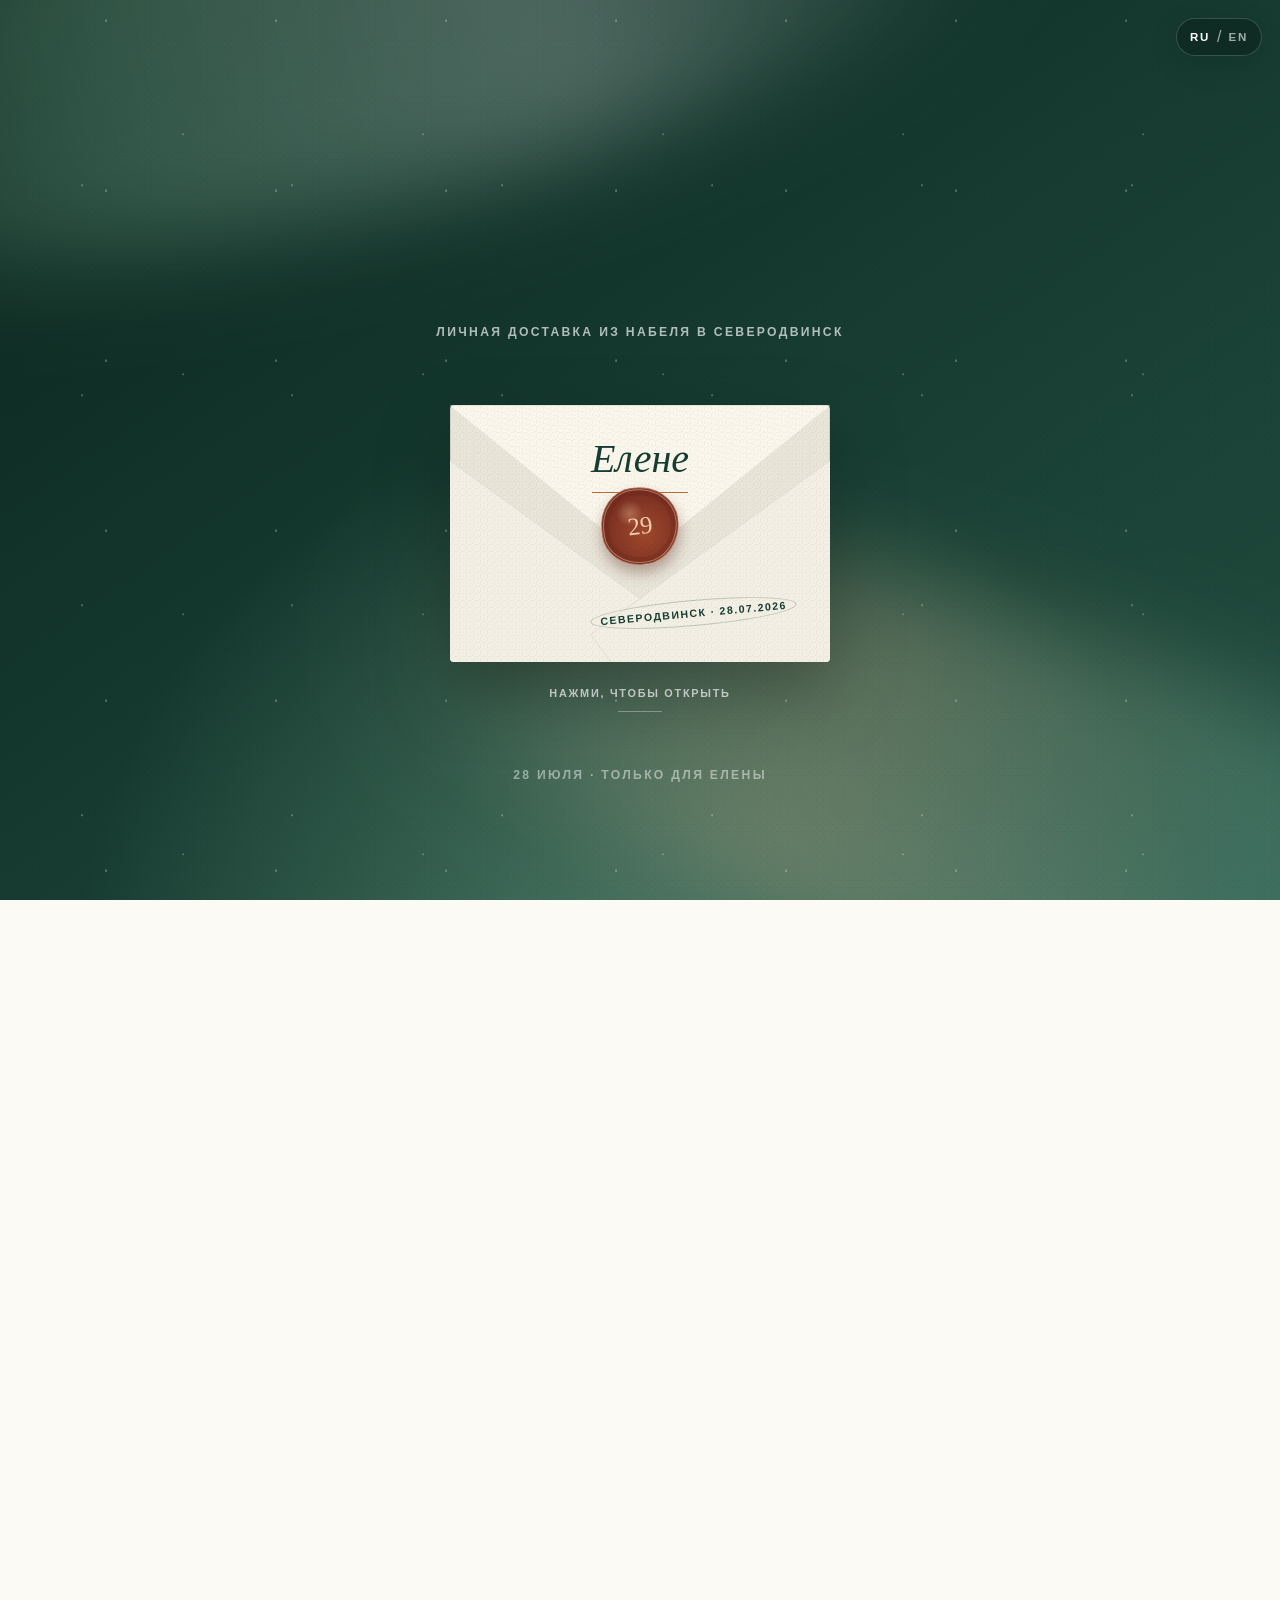
==== index.html @ 7c034081 "Add files via upload Elena1.0" ====
<!doctype html>
<html lang="ru">
<head>
  <meta charset="utf-8">
  <meta name="viewport" content="width=device-width, initial-scale=1">
  <meta name="theme-color" content="#173d32">
  <meta name="description" content="Особенное письмо для Елены в день её рождения.">
  <title>Елене — 29</title>
  <link rel="stylesheet" href="styles.css">
  <script src="script.js" defer></script>
</head>
<body class="is-gated">
  <div class="ambient-grain" aria-hidden="true"></div>

  <nav class="language-switch" aria-label="Language / Язык">
    <button class="language-switch__button is-active" type="button" data-language="ru" aria-pressed="true">RU</button>
    <span aria-hidden="true">/</span>
    <button class="language-switch__button" type="button" data-language="en" aria-pressed="false">EN</button>
  </nav>

  <section class="gate" id="gate" aria-labelledby="gate-title">
    <div class="aurora aurora--one" aria-hidden="true"></div>
    <div class="aurora aurora--two" aria-hidden="true"></div>
    <div class="gate__stars" aria-hidden="true"></div>

    <div class="gate__content">
      <p class="gate__eyebrow" data-i18n="gateEyebrow">Личная доставка из Набеля в Северодвинск</p>
      <button class="letter-trigger" id="openLetter" type="button" data-i18n-aria="openAria">
        <span class="envelope" aria-hidden="true">
          <span class="envelope__shadow"></span>
          <span class="envelope__back"></span>
          <span class="envelope__letter">
            <span class="envelope__to" data-i18n="envelopeTo">Елене</span>
            <span class="envelope__rule"></span>
            <span class="envelope__postmark" data-i18n="postmark">Северодвинск · 28.07.2026</span>
          </span>
          <span class="envelope__front"></span>
          <span class="envelope__flap"></span>
          <span class="wax-seal"><span>29</span></span>
        </span>
        <span class="letter-trigger__hint">
          <span data-i18n="openHint">Нажми, чтобы открыть</span>
          <span class="letter-trigger__line" aria-hidden="true"></span>
        </span>
      </button>
      <p class="gate__date" id="gate-title" data-i18n="gateDate">28 июля · только для Елены</p>
    </div>
  </section>

  <div class="video-overlay" id="videoOverlay" role="dialog" aria-modal="true" aria-labelledby="videoTitle" hidden>
    <div class="video-overlay__aurora" aria-hidden="true"></div>
    <h2 class="sr-only" id="videoTitle" data-i18n="videoTitle">Маленькое вступление</h2>
    <div class="video-frame">
      <video id="introVideo" playsinline preload="metadata" src="Video.mp4"></video>
      <div class="video-frame__shine" aria-hidden="true"></div>
      <p class="video-error" id="videoError" data-i18n="videoError" hidden>Видео не запустилось, но письмо всё равно ждёт тебя.</p>
    </div>
    <div class="video-controls">
      <button class="round-control" id="muteVideo" type="button" data-i18n-aria="muteAria">
        <span class="sound-icon" aria-hidden="true"><i></i><b></b></span>
        <span data-i18n="mute">Звук</span>
      </button>
      <button class="text-control" id="skipVideo" type="button" data-i18n="skip">Пропустить</button>
    </div>
  </div>

  <div class="transition-flash" aria-hidden="true"></div>

  <main class="site-main" id="mainContent" tabindex="-1" aria-hidden="true">
    <header class="hero" id="hero">
      <div class="hero__aurora" aria-hidden="true"></div>
      <div class="hero__number" aria-hidden="true">29</div>

      <div class="hero__copy reveal" data-reveal>
        <p class="section-kicker" data-i18n="heroKicker">Письмо с края Белого моря</p>
        <h1>
          <span data-i18n="heroTitle">Елена, с днём рождения.</span>
        </h1>
        <p class="hero__dedication" data-i18n="heroDedication">Для самой красивой женщины из тех, кого мне посчастливилось знать.</p>
        <div class="hero__date-line">
          <span>28</span>
          <i aria-hidden="true"></i>
          <span data-i18n="july">июля</span>
          <i aria-hidden="true"></i>
          <span>2026</span>
        </div>
        <button class="hero__replay" type="button" data-replay-video>
          <span class="hero__replay-icon" aria-hidden="true"></span>
          <span data-i18n="heroReplay">Посмотреть видео ещё раз</span>
        </button>
      </div>

      <figure class="hero__portrait reveal" data-reveal>
        <div class="hero__photo-mat">
          <img src="Hero Section.png" alt="Елена задувает свечи 29 на праздничном торте" data-i18n-alt="heroAlt" fetchpriority="high">
          <figcaption>
            <span data-i18n="portraitCaption">Сияние найдено. Источник — Елена.</span>
            <span aria-hidden="true">№ 29</span>
          </figcaption>
        </div>
      </figure>

      <a class="scroll-cue" href="#letter" data-i18n-aria="scrollAria">
        <span data-i18n="scroll">Читать письмо</span>
        <i aria-hidden="true"></i>
      </a>
    </header>

    <section class="letter-section" id="letter">
      <div class="letter-section__wash" aria-hidden="true"></div>
      <div class="letter-intro reveal" data-reveal>
        <p class="section-kicker section-kicker--green" data-i18n="letterKicker">То, что стоит сказать вслух</p>
        <h2 data-i18n="letterTitle">Северное сияние бывает не только в небе.</h2>
      </div>

      <article class="paper-letter reveal" data-reveal>
        <span class="paper-letter__fold paper-letter__fold--one" aria-hidden="true"></span>
        <span class="paper-letter__fold paper-letter__fold--two" aria-hidden="true"></span>
        <div class="paper-letter__stamp" aria-hidden="true">29</div>
        <p class="paper-letter__salutation" data-i18n="letterSalutation">Елена,</p>
        <p data-i18n="letterP1">сегодня тебе двадцать девять. И это прекрасный повод остановить обычный день на минуту и сказать то, что иногда теряется между делами, сообщениями и расстояниями.</p>
        <p data-i18n="letterP2">Ты — самая красивая женщина из тех, кого мне посчастливилось знать. А в твоих зелёных глазах, кажется, живёт собственное северное сияние — редкое, спокойное и совершенно невозможное для забвения.</p>
        <blockquote data-i18n="letterQuote">Красота привлекает взгляд. Но настоящее чудо — это свет, который человек оставляет после себя.</blockquote>
        <p data-i18n="letterP3">Пусть новый год твоей жизни принесёт тебе больше лёгкости, искреннего смеха и тихой уверенности в себе. Пусть рядом будут люди, которые видят, ценят и берегут тебя такой, какая ты есть.</p>
        <p data-i18n="letterP4">Желаю тебе приключений, о которых захочется рассказывать; спокойствия, к которому приятно возвращаться; и счастливых неожиданностей, которые случаются именно вовремя.</p>
      </article>

      <div class="letter-footnote reveal" data-reveal>
        <span aria-hidden="true">✦</span>
        <p data-i18n="letterFootnote">Ни одно северное сияние не было потревожено при доставке этого письма.</p>
      </div>
    </section>

    <section class="constellation-section" id="wishes" aria-labelledby="wishesTitle">
      <div class="constellation-section__aurora constellation-section__aurora--one" aria-hidden="true"></div>
      <div class="constellation-section__aurora constellation-section__aurora--two" aria-hidden="true"></div>

      <div class="constellation-header reveal" data-reveal>
        <p class="section-kicker" data-i18n="wishesKicker">Небольшая карта на следующий год</p>
        <h2 id="wishesTitle" data-i18n="wishesTitle">29 северных огоньков</h2>
        <p data-i18n="wishesIntro">У каждого — одно короткое пожелание. Можно открыть один, несколько или все. Счастье не требует прохождения квеста.</p>
      </div>

      <div class="sky-map" id="skyMap" aria-label="29 birthday wishes" data-i18n-aria="skyMapAria">
        <div class="sky-map__lines" aria-hidden="true"></div>
        <div class="wish-card" id="wishCard" role="status" aria-live="polite">
          <span class="wish-card__number">✦</span>
          <p data-i18n="wishPrompt">Коснись любого огонька</p>
        </div>
      </div>

      <p class="wish-progress" aria-live="polite">
        <span data-i18n="openedLabel">Открыто</span>
        <strong id="openedCount">0</strong>
        <span data-i18n="ofLabel">из 29</span>
      </p>
    </section>

    <section class="finale" id="finale">
      <div class="finale__glow" aria-hidden="true"></div>
      <div class="finale__content reveal" data-reveal>
        <p class="section-kicker section-kicker--green" data-i18n="finalKicker">Остался один огонёк</p>
        <h2 data-i18n="finalTitle">Самое важное пожелание</h2>
        <p class="finale__lead" data-i18n="finalLead">Некоторые слова должны появляться только после маленького чуда.</p>
        <button class="glow-button" id="lightFinalGlow" type="button" aria-expanded="false">
          <span class="glow-button__spark" aria-hidden="true"></span>
          <span data-i18n="finalButton">Зажечь последний огонёк</span>
        </button>

        <div class="final-message" id="finalMessage" aria-live="polite" hidden>
          <span class="final-message__star" aria-hidden="true">✦</span>
          <p data-i18n="finalWish">Пусть в этом году жизнь будет к тебе такой же доброй, какой ты заслуживаешь.</p>
          <h3 data-i18n="finalBirthday">С двадцатидевятилетием, Елена.</h3>
          <p class="final-message__signature" data-i18n="signature">От человека, которому очень повезло тебя знать.</p>
        </div>
      </div>
    </section>

    <section class="storybook-section" id="storybooks" aria-labelledby="storybookTitle">
      <div class="storybook-section__wash" aria-hidden="true"></div>
      <span class="storybook-doodle storybook-doodle--star" aria-hidden="true">✦</span>
      <span class="storybook-doodle storybook-doodle--arrow" aria-hidden="true">↝</span>

      <div class="storybook-intro">
        <figure class="collection-cover">
          <div class="collection-cover__book">
            <span class="collection-cover__tape" aria-hidden="true"></span>
            <img src="Elena and Yanina Storubooks Collection Thumbail.jpg" alt="Иллюстрированная обложка сборника историй Янины и Елены" data-i18n-alt="storybookCoverAlt" loading="lazy">
            <span class="collection-cover__pages" aria-hidden="true"></span>
          </div>
          <figcaption><span data-i18n="storybookCoverCaption">Архив совершенно правдивых приключений</span><b>01—04</b></figcaption>
        </figure>

        <header class="storybook-header">
          <p class="section-kicker section-kicker--green" data-i18n="storybookKicker">После письма — четыре истории</p>
          <p class="storybook-header__edition" aria-hidden="true">COLLECTION · 29</p>
          <h2 id="storybookTitle" data-i18n="storybookTitle">Книжная полка Янины и Елены</h2>
          <p data-i18n="storybookIntro">Четыре короткие иллюстрированные истории, собранные с предельной серьёзностью и совершенно несерьёзным настроением.</p>
          <div class="storybook-stats" aria-label="4 books, 40 pages" data-i18n-aria="storybookStatsAria">
            <span><strong>4</strong><small data-i18n="storybookBooksLabel">книги</small></span>
            <i aria-hidden="true"></i>
            <span><strong>40</strong><small data-i18n="storybookPagesTotal">страниц всего</small></span>
          </div>
        </header>
      </div>

      <ol class="book-shelf" aria-label="Yanina and Elena storybooks" data-i18n-aria="storybookShelfAria">
        <li class="book-card book-card--one" data-book-index="0" data-book-src="Elena Storybook01.pdf" data-book-title-key="storybookBook1Title">
          <article>
            <div class="book-card__topline"><span data-i18n="storybookVolume">Том</span><b>01</b></div>
            <div class="book-card__mark" aria-hidden="true">I</div>
            <h3 data-i18n="storybookBook1Title">Книга первая</h3>
            <p data-i18n="storybookBook1Teaser">Здесь всё начинается — достаточно невинно, чтобы никто не заподозрил продолжение.</p>
            <div class="book-card__meta"><span data-i18n="storybookTenPages">10 страниц</span><span>PDF</span></div>
            <div class="book-card__actions">
              <button type="button" class="book-read" data-book-open aria-haspopup="dialog"><span data-i18n="storybookRead">Читать</span><i aria-hidden="true">→</i></button>
              <a href="Elena Storybook01.pdf" download><span data-i18n="storybookDownload">Скачать</span><span aria-hidden="true">↓</span></a>
            </div>
          </article>
        </li>

        <li class="book-card book-card--two" data-book-index="1" data-book-src="Elena Sorybook02.pdf" data-book-title-key="storybookBook2Title">
          <article>
            <div class="book-card__topline"><span data-i18n="storybookVolume">Том</span><b>02</b></div>
            <div class="book-card__mark" aria-hidden="true">II</div>
            <h3 data-i18n="storybookBook2Title">Книга вторая</h3>
            <p data-i18n="storybookBook2Teaser">Продолжение, в котором здравый смысл ненадолго вышел из комнаты.</p>
            <div class="book-card__meta"><span data-i18n="storybookTenPages">10 страниц</span><span>PDF</span></div>
            <div class="book-card__actions">
              <button type="button" class="book-read" data-book-open aria-haspopup="dialog"><span data-i18n="storybookRead">Читать</span><i aria-hidden="true">→</i></button>
              <a href="Elena Sorybook02.pdf" download><span data-i18n="storybookDownload">Скачать</span><span aria-hidden="true">↓</span></a>
            </div>
          </article>
        </li>

        <li class="book-card book-card--three" data-book-index="2" data-book-src="Elena Sorybook03.pdf" data-book-title-key="storybookBook3Title">
          <article>
            <div class="book-card__topline"><span data-i18n="storybookVolume">Том</span><b>03</b></div>
            <div class="book-card__mark" aria-hidden="true">III</div>
            <h3 data-i18n="storybookBook3Title">Книга третья</h3>
            <p data-i18n="storybookBook3Teaser">К этому моменту история уже точно знает, что делает. Наверное.</p>
            <div class="book-card__meta"><span data-i18n="storybookTenPages">10 страниц</span><span>PDF</span></div>
            <div class="book-card__actions">
              <button type="button" class="book-read" data-book-open aria-haspopup="dialog"><span data-i18n="storybookRead">Читать</span><i aria-hidden="true">→</i></button>
              <a href="Elena Sorybook03.pdf" download><span data-i18n="storybookDownload">Скачать</span><span aria-hidden="true">↓</span></a>
            </div>
          </article>
        </li>

        <li class="book-card book-card--four" data-book-index="3" data-book-src="Elena Sorybook04.pdf" data-book-title-key="storybookBook4Title">
          <article>
            <div class="book-card__topline"><span data-i18n="storybookVolume">Том</span><b>04</b></div>
            <div class="book-card__mark" aria-hidden="true">IV</div>
            <h3 data-i18n="storybookBook4Title">Книга четвёртая</h3>
            <p data-i18n="storybookBook4Teaser">Финал с очень важным видом, аккуратной обложкой и последним неожиданным поворотом.</p>
            <div class="book-card__meta"><span data-i18n="storybookTenPages">10 страниц</span><span>PDF</span></div>
            <div class="book-card__actions">
              <button type="button" class="book-read" data-book-open aria-haspopup="dialog"><span data-i18n="storybookRead">Читать</span><i aria-hidden="true">→</i></button>
              <a href="Elena Sorybook04.pdf" download><span data-i18n="storybookDownload">Скачать</span><span aria-hidden="true">↓</span></a>
            </div>
          </article>
        </li>
      </ol>

      <p class="storybook-footnote"><span aria-hidden="true">※</span><span data-i18n="storybookFootnote">Любое сходство с реальными приключениями следует считать отличной работой автора.</span></p>

      <div class="paw-trail" id="pawTrail" aria-hidden="true"></div>

      <section class="club30-section reveal" data-reveal id="club30">
        <div class="club30-header">
          <p class="section-kicker section-kicker--green" data-i18n="club30Kicker">Увидимся в следующем году</p>
          <h2 data-i18n="club30Title">Добро пожаловать в клуб 30-ти</h2>
        </div>
        <div class="club30-content">
          <div class="club30-timer" aria-live="polite">
            <div class="timer-block">
              <span class="timer-value" id="timer-days">000</span>
              <span class="timer-label" data-i18n="timerDays">Дни</span>
            </div>
            <span class="timer-separator">:</span>
            <div class="timer-block">
              <span class="timer-value" id="timer-hours">00</span>
              <span class="timer-label" data-i18n="timerHours">Часы</span>
            </div>
            <span class="timer-separator">:</span>
            <div class="timer-block">
              <span class="timer-value" id="timer-minutes">00</span>
              <span class="timer-label" data-i18n="timerMinutes">Минуты</span>
            </div>
            <span class="timer-separator">:</span>
            <div class="timer-block">
              <span class="timer-value" id="timer-seconds">00</span>
              <span class="timer-label" data-i18n="timerSeconds">Секунды</span>
            </div>
          </div>
          <div class="club30-video">
            <video src="dancing cat.mp4" autoplay loop muted playsinline aria-hidden="true"></video>
          </div>
        </div>
      </section>

      <div class="finale__controls storybook-controls">
        <button class="quiet-button" id="replayVideo" type="button" data-replay-video>
          <span aria-hidden="true">↻</span>
          <span data-i18n="replay">Посмотреть вступление ещё раз</span>
        </button>
        <button class="quiet-button" id="returnToStart" type="button">
          <span aria-hidden="true">↑</span>
          <span data-i18n="return">Вернуться к конверту</span>
        </button>
      </div>

      <footer class="storybook-footer">
        <p data-i18n="footer">Сделано с теплом для Елены · 28.07.2026</p>
      </footer>
    </section>
  </main>

  <div class="reader-dialog" id="storybookReader" role="dialog" aria-modal="true" aria-labelledby="readerDialogTitle" hidden>
    <button class="reader-dialog__backdrop" type="button" data-reader-close tabindex="-1" data-i18n-aria="readerCloseAria"></button>
    <div class="reader-dialog__panel" role="document">
      <header class="reader-dialog__header">
        <div>
          <p data-i18n="readerEyebrow">Книжная полка Янины и Елены</p>
          <h2 id="readerDialogTitle"><span id="readerBookNumber">01</span><i aria-hidden="true">·</i><span id="readerBookTitle">Книга первая</span></h2>
        </div>
        <button class="reader-dialog__close" id="readerClose" type="button" data-reader-close data-i18n-aria="readerCloseAria"><span aria-hidden="true">×</span></button>
      </header>

      <div class="reader-dialog__viewport">
        <iframe id="readerFrame" title="Встроенная программа чтения PDF" data-i18n-title="readerFrameTitle"></iframe>
        <div class="reader-dialog__loading" id="readerLoading" aria-live="polite"><span aria-hidden="true">✦</span><p data-i18n="readerLoading">Открываем книгу…</p></div>
      </div>

      <footer class="reader-dialog__footer">
        <p data-i18n="readerFallback">Если встроенная книга не отображается, открой её в новой вкладке.</p>
        <div>
          <a id="readerOpenTab" href="#" target="_blank" rel="noopener"><span data-i18n="readerOpenTab">Открыть отдельно</span><span aria-hidden="true">↗</span></a>
          <a id="readerDownload" href="#" download><span data-i18n="storybookDownload">Скачать</span><span aria-hidden="true">↓</span></a>
        </div>
      </footer>
    </div>
  </div>

  <noscript>
    <div class="noscript-message">Для этого письма нужен JavaScript. Пожалуйста, включи его и открой страницу снова.</div>
  </noscript>
</body>
</html>
---- styles.css ----
:root {
  --porcelain: #fbfaf5;
  --snow: #e7efea;
  --eye: #496f5d;
  --pine: #173d32;
  --pine-dark: #0b241d;
  --charcoal: #252a27;
  --copper: #b96d3b;
  --paper-shadow: 0 28px 80px rgba(8, 30, 24, 0.22);
  --serif: Georgia, "Times New Roman", Times, serif;
  --sans: "Segoe UI", Arial, sans-serif;
  --pointer-x: 0;
  --pointer-y: 0;
}

@font-face {
  font-family: "Elena Editorial";
  src: local("Georgia");
  font-style: normal;
  font-weight: 400 700;
  font-display: swap;
}

@font-face {
  font-family: "Elena Sans";
  src: local("Segoe UI");
  font-style: normal;
  font-weight: 300 700;
  font-display: swap;
}

*,
*::before,
*::after {
  box-sizing: border-box;
}

html {
  scroll-behavior: smooth;
  background: var(--pine-dark);
}

body {
  min-width: 320px;
  margin: 0;
  color: var(--charcoal);
  background: var(--porcelain);
  font-family: "Elena Sans", var(--sans);
  -webkit-font-smoothing: antialiased;
  overflow-x: hidden;
}

body.is-gated {
  overflow: hidden;
}

body.video-active {
  overflow: hidden;
}

button,
a {
  -webkit-tap-highlight-color: transparent;
}

button {
  color: inherit;
  font: inherit;
}

button:focus-visible,
a:focus-visible {
  outline: 3px solid #ddad78;
  outline-offset: 5px;
}

[hidden] {
  display: none !important;
}

.sr-only {
  position: absolute !important;
  width: 1px !important;
  height: 1px !important;
  padding: 0 !important;
  margin: -1px !important;
  overflow: hidden !important;
  clip: rect(0, 0, 0, 0) !important;
  white-space: nowrap !important;
  border: 0 !important;
}

.ambient-grain {
  position: fixed;
  inset: 0;
  z-index: 1000;
  opacity: 0.055;
  pointer-events: none;
  background-image:
    repeating-radial-gradient(circle at 20% 30%, rgba(25, 45, 37, 0.7) 0 0.55px, transparent 0.7px 3px),
    repeating-radial-gradient(circle at 80% 70%, rgba(255, 255, 255, 0.8) 0 0.45px, transparent 0.6px 4px);
  background-size: 7px 7px, 9px 9px;
  mix-blend-mode: multiply;
}

.language-switch {
  position: fixed;
  top: max(18px, env(safe-area-inset-top));
  right: max(18px, env(safe-area-inset-right));
  z-index: 500;
  display: flex;
  align-items: center;
  gap: 7px;
  padding: 9px 13px;
  color: rgba(255, 255, 255, 0.62);
  border: 1px solid rgba(255, 255, 255, 0.18);
  border-radius: 999px;
  background: rgba(10, 33, 27, 0.54);
  box-shadow: 0 8px 30px rgba(0, 0, 0, 0.12);
  backdrop-filter: blur(14px);
  transition: color 0.4s, border-color 0.4s, background 0.4s;
}

.site-revealed .language-switch {
  color: rgba(23, 61, 50, 0.56);
  border-color: rgba(23, 61, 50, 0.14);
  background: rgba(251, 250, 245, 0.78);
}

.language-switch__button {
  padding: 0;
  color: inherit;
  border: 0;
  background: transparent;
  font-size: 0.72rem;
  font-weight: 700;
  letter-spacing: 0.15em;
  cursor: pointer;
}

.language-switch__button.is-active {
  color: #fff;
}

.site-revealed .language-switch__button.is-active {
  color: var(--pine);
}

/* Opening envelope */
.gate {
  position: fixed;
  inset: 0;
  z-index: 300;
  display: grid;
  min-height: 100svh;
  place-items: center;
  overflow: hidden;
  color: var(--porcelain);
  background:
    radial-gradient(circle at 50% 110%, rgba(89, 135, 113, 0.72), transparent 48%),
    linear-gradient(145deg, #0a241c 0%, var(--pine) 54%, #224d3f 100%);
  transition: opacity 0.85s ease, visibility 0.85s ease, transform 1s ease;
}

.gate::before {
  content: "";
  position: absolute;
  inset: -20%;
  opacity: 0.26;
  background-image:
    radial-gradient(circle at 13% 18%, #fff 0 1px, transparent 1.4px),
    radial-gradient(circle at 83% 31%, #fff 0 0.8px, transparent 1.2px),
    radial-gradient(circle at 61% 74%, #fff 0 0.9px, transparent 1.3px);
  background-size: 170px 170px, 240px 240px, 210px 210px;
  animation: starDrift 18s linear infinite;
}

.gate.is-leaving {
  opacity: 0;
  visibility: hidden;
  transform: scale(1.035);
}

.gate__content {
  position: relative;
  z-index: 3;
  width: min(92vw, 620px);
  padding: 76px 20px 32px;
  text-align: center;
}

.gate__eyebrow,
.gate__date {
  margin: 0;
  font-size: clamp(0.65rem, 2.3vw, 0.76rem);
  font-weight: 600;
  letter-spacing: 0.19em;
  line-height: 1.6;
  text-transform: uppercase;
}

.gate__eyebrow {
  color: rgba(255, 255, 255, 0.68);
}

.gate__date {
  color: rgba(255, 255, 255, 0.48);
}

.aurora {
  position: absolute;
  width: 110vw;
  height: 42vh;
  border-radius: 50%;
  filter: blur(48px);
  opacity: 0.28;
  mix-blend-mode: screen;
  pointer-events: none;
}

.aurora--one {
  top: -18%;
  left: -30%;
  background: linear-gradient(90deg, transparent, #8bc3a0, #f0fff7, transparent);
  transform: rotate(-13deg);
  animation: auroraOne 11s ease-in-out infinite alternate;
}

.aurora--two {
  right: -36%;
  bottom: -12%;
  background: linear-gradient(90deg, transparent, #d9a06e, #79b89e, transparent);
  transform: rotate(19deg);
  animation: auroraTwo 14s ease-in-out infinite alternate;
}

.letter-trigger {
  display: grid;
  width: 100%;
  margin: clamp(35px, 7vh, 66px) auto clamp(30px, 6vh, 55px);
  padding: 0;
  place-items: center;
  color: inherit;
  border: 0;
  background: transparent;
  cursor: pointer;
}

.envelope {
  position: relative;
  display: block;
  width: min(78vw, 380px);
  aspect-ratio: 1.48;
  perspective: 1000px;
  filter: drop-shadow(0 28px 35px rgba(0, 0, 0, 0.27));
  transition: transform 0.65s cubic-bezier(0.2, 0.75, 0.3, 1);
}

.letter-trigger:hover .envelope,
.letter-trigger:focus-visible .envelope {
  transform: translateY(-8px) rotate(-0.8deg);
}

.envelope__back {
  position: absolute;
  inset: 0;
  border: 1px solid rgba(39, 55, 46, 0.12);
  border-radius: 4px;
  background: #e9e5d9;
}

.envelope__letter {
  position: absolute;
  z-index: 4;
  inset: 7% 8% 14%;
  display: flex;
  align-items: center;
  flex-direction: column;
  justify-content: flex-start;
  padding-top: 12px;
  color: var(--pine);
  border: 0;
  background: transparent;
  box-shadow: none;
  pointer-events: none;
  transform: translateY(0);
  transition: transform 0.8s cubic-bezier(0.16, 1, 0.3, 1);
}

.letter-trigger:hover .envelope__letter,
.letter-trigger:focus-visible .envelope__letter {
  transform: translateY(-14px);
}

.envelope__to {
  font-family: "Elena Editorial", var(--serif);
  font-size: clamp(1.6rem, 7vw, 2.5rem);
  font-style: italic;
}

.envelope__rule {
  width: 30%;
  height: 1px;
  margin: 10px 0 12px;
  background: var(--copper);
}

.envelope__postmark {
  position: absolute;
  right: 2px;
  bottom: 0;
  padding: 6px 9px;
  border: 1px solid rgba(23, 61, 50, 0.24);
  border-radius: 50%;
  font-size: clamp(0.5rem, 2vw, 0.66rem);
  font-weight: 700;
  letter-spacing: 0.14em;
  text-transform: uppercase;
  transform: rotate(-5deg);
}

.envelope__front {
  position: absolute;
  z-index: 2;
  inset: 0;
  overflow: hidden;
  border-radius: 4px;
}

.envelope__front::before,
.envelope__front::after {
  content: "";
  position: absolute;
  bottom: -54%;
  width: 80%;
  height: 110%;
  background: #f3efe4;
  border: 1px solid rgba(37, 42, 39, 0.07);
}

.envelope__front::before {
  left: -31%;
  transform: rotate(36deg);
}

.envelope__front::after {
  right: -31%;
  transform: rotate(-36deg);
}

.envelope__flap {
  position: absolute;
  z-index: 3;
  top: 0;
  left: 0;
  width: 100%;
  height: 60%;
  clip-path: polygon(0 0, 100% 0, 50% 100%);
  background:
    repeating-linear-gradient(14deg, rgba(40, 57, 49, 0.02) 0 1px, transparent 1px 5px),
    #fbf7ec;
  filter: drop-shadow(0 4px 3px rgba(24, 40, 33, 0.08));
  transform-origin: top;
  transition: transform 0.75s cubic-bezier(0.2, 0.7, 0.2, 1);
}

.letter-trigger:hover .envelope__flap,
.letter-trigger:focus-visible .envelope__flap {
  transform: rotateX(8deg);
}

.wax-seal {
  position: absolute;
  z-index: 5;
  top: 47%;
  left: 50%;
  display: grid;
  width: clamp(60px, 17vw, 78px);
  aspect-ratio: 1;
  place-items: center;
  color: #f2cfae;
  border: 3px double rgba(255, 224, 190, 0.4);
  border-radius: 46% 54% 49% 51% / 52% 48% 55% 45%;
  background:
    radial-gradient(circle at 38% 31%, rgba(255, 214, 173, 0.32), transparent 20%),
    radial-gradient(circle at 55% 60%, #9f492c, #7b2f22 70%);
  box-shadow: 0 8px 14px rgba(76, 26, 18, 0.35), inset 0 0 0 5px rgba(86, 28, 20, 0.18);
  font-family: "Elena Editorial", var(--serif);
  font-size: clamp(1.15rem, 5vw, 1.55rem);
  transform: translate(-50%, -50%) rotate(-7deg);
  transition: transform 0.5s ease, box-shadow 0.5s ease;
}

.letter-trigger:hover .wax-seal,
.letter-trigger:focus-visible .wax-seal {
  box-shadow: 0 11px 20px rgba(76, 26, 18, 0.44), inset 0 0 0 5px rgba(86, 28, 20, 0.18);
  transform: translate(-50%, -54%) rotate(0deg) scale(1.04);
}

.letter-trigger__hint {
  display: flex;
  align-items: center;
  margin-top: 25px;
  flex-direction: column;
  gap: 12px;
  color: rgba(255, 255, 255, 0.82);
  font-size: 0.68rem;
  font-weight: 600;
  letter-spacing: 0.16em;
  text-transform: uppercase;
}

.letter-trigger__line {
  width: 44px;
  height: 1px;
  background: rgba(255, 255, 255, 0.36);
  transform-origin: center;
  animation: hintLine 2.2s ease-in-out infinite;
}

.gate.is-opening .envelope {
  transform: translateY(-7vh) scale(1.04);
}

.gate.is-opening .envelope__flap {
  transform: rotateX(174deg);
}

.gate.is-opening .wax-seal {
  opacity: 0;
  transform: translate(-50%, -65%) rotate(18deg) scale(0.6);
}

.gate.is-opening .envelope__letter {
  transform: translateY(-37%);
}

/* Video */
.video-overlay {
  position: fixed;
  inset: 0;
  z-index: 400;
  display: grid;
  place-items: center;
  overflow: hidden;
  padding: max(18px, env(safe-area-inset-top)) max(18px, env(safe-area-inset-right)) max(76px, env(safe-area-inset-bottom)) max(18px, env(safe-area-inset-left));
  color: #fff;
  background: rgba(5, 20, 16, 0.96);
  animation: videoFadeIn 0.6s ease both;
}

.video-overlay.from-gate {
  animation: videoFadeIn 0.65s 0.35s ease both;
}

.video-overlay.is-closing {
  pointer-events: none;
  animation: videoFadeOut 0.75s ease both;
}

.video-overlay__aurora {
  position: absolute;
  inset: -35%;
  opacity: 0.26;
  background: conic-gradient(from 90deg, transparent, #6ca88d, transparent 28%, #c78255, transparent 53%, #87b89f, transparent);
  filter: blur(65px);
  animation: slowSpin 18s linear infinite;
}

.video-frame {
  position: relative;
  z-index: 2;
  width: min(100%, calc(78svh * 0.5625));
  max-height: 78svh;
  aspect-ratio: 9 / 16;
  overflow: hidden;
  border: 1px solid rgba(255, 255, 255, 0.18);
  border-radius: clamp(20px, 4vw, 32px);
  background: #07150f;
  box-shadow: 0 36px 110px rgba(0, 0, 0, 0.55);
}

.video-frame video {
  width: 100%;
  height: 100%;
  object-fit: cover;
}

.video-frame__shine {
  position: absolute;
  inset: 0;
  pointer-events: none;
  box-shadow: inset 0 0 0 1px rgba(255, 255, 255, 0.1), inset 0 -70px 90px rgba(5, 22, 17, 0.14);
}

.video-error {
  position: absolute;
  right: 24px;
  bottom: 24px;
  left: 24px;
  margin: 0;
  padding: 14px;
  border-radius: 12px;
  background: rgba(7, 27, 21, 0.82);
  font-size: 0.82rem;
  line-height: 1.5;
  text-align: center;
}

.video-controls {
  position: absolute;
  z-index: 3;
  right: max(20px, env(safe-area-inset-right));
  bottom: max(20px, env(safe-area-inset-bottom));
  left: max(20px, env(safe-area-inset-left));
  display: flex;
  align-items: center;
  justify-content: space-between;
}

.round-control,
.text-control {
  display: inline-flex;
  align-items: center;
  gap: 9px;
  min-height: 44px;
  padding: 0 16px;
  color: rgba(255, 255, 255, 0.85);
  border: 1px solid rgba(255, 255, 255, 0.2);
  border-radius: 999px;
  background: rgba(255, 255, 255, 0.07);
  backdrop-filter: blur(10px);
  cursor: pointer;
}

.round-control {
  font-size: 0.7rem;
  font-weight: 700;
  letter-spacing: 0.09em;
  text-transform: uppercase;
}

.text-control {
  font-size: 0.74rem;
  font-weight: 600;
  letter-spacing: 0.08em;
}

.sound-icon {
  position: relative;
  display: block;
  width: 14px;
  height: 14px;
}

.sound-icon::before {
  content: "";
  position: absolute;
  top: 5px;
  left: 0;
  width: 5px;
  height: 5px;
  border-radius: 1px;
  background: currentColor;
}

.sound-icon::after {
  content: "";
  position: absolute;
  top: 2px;
  left: 4px;
  border-width: 5px 6px 5px 0;
  border-style: solid;
  border-color: transparent currentColor transparent transparent;
  transform: rotate(180deg);
}

.sound-icon i,
.sound-icon b {
  position: absolute;
  top: 2px;
  right: 0;
  width: 6px;
  height: 10px;
  border-right: 1px solid currentColor;
  border-radius: 50%;
}

.round-control.is-muted .sound-icon i,
.round-control.is-muted .sound-icon b {
  display: none;
}

.round-control.is-muted .sound-icon {
  opacity: 0.48;
}

.transition-flash {
  position: fixed;
  inset: 0;
  z-index: 450;
  visibility: hidden;
  opacity: 0;
  pointer-events: none;
  background: #fffef8;
}

.transition-flash.is-active {
  visibility: visible;
  animation: flashReveal 1s ease both;
}

/* Main story */
.site-main {
  position: relative;
  display: block;
  opacity: 0;
  visibility: hidden;
  transition: opacity 1s ease;
}

.site-revealed .site-main {
  opacity: 1;
  visibility: visible;
}

.hero {
  position: relative;
  display: grid;
  min-height: 100svh;
  overflow: hidden;
  padding: clamp(105px, 14vh, 150px) clamp(22px, 7vw, 110px) 95px;
  color: var(--charcoal);
  background:
    radial-gradient(circle at 82% 18%, rgba(133, 179, 155, 0.2), transparent 32%),
    linear-gradient(115deg, var(--porcelain), #eef4f0);
}

.hero::after {
  content: "";
  position: absolute;
  right: 0;
  bottom: 0;
  width: 54%;
  height: 24%;
  opacity: 0.35;
  background: repeating-linear-gradient(165deg, transparent 0 15px, rgba(73, 111, 93, 0.09) 16px 17px);
  clip-path: polygon(100% 0, 100% 100%, 0 100%);
}

.hero__aurora {
  position: absolute;
  top: -18%;
  right: -10%;
  width: 72%;
  height: 70%;
  opacity: 0.16;
  border-radius: 50%;
  background: linear-gradient(135deg, #5d957b, #f3c69d, #7cae98);
  filter: blur(70px);
  transform: translate(calc(var(--pointer-x) * 12px), calc(var(--pointer-y) * 12px));
  transition: transform 0.3s ease-out;
}

.hero__copy {
  position: relative;
  z-index: 2;
  align-self: center;
}

.section-kicker {
  margin: 0 0 22px;
  color: rgba(255, 255, 255, 0.58);
  font-size: clamp(0.65rem, 1.4vw, 0.76rem);
  font-weight: 700;
  letter-spacing: 0.18em;
  line-height: 1.6;
  text-transform: uppercase;
}

.section-kicker--green,
.hero .section-kicker {
  color: var(--eye);
}

.hero h1,
.letter-intro h2,
.constellation-header h2,
.finale h2,
.final-message h3 {
  margin: 0;
  font-family: "Elena Editorial", var(--serif);
  font-weight: 400;
  letter-spacing: -0.045em;
}

.hero h1 {
  max-width: 730px;
  font-size: clamp(3.15rem, 7vw, 7.5rem);
  line-height: 0.91;
}

.hero__dedication {
  max-width: 570px;
  margin: clamp(24px, 4vw, 40px) 0 0;
  color: #425149;
  font-family: "Elena Editorial", var(--serif);
  font-size: clamp(1.18rem, 2.15vw, 1.8rem);
  font-style: italic;
  line-height: 1.45;
}

.hero__date-line {
  display: flex;
  align-items: center;
  max-width: 420px;
  margin-top: 38px;
  gap: 13px;
  color: var(--pine);
  font-size: 0.7rem;
  font-weight: 700;
  letter-spacing: 0.16em;
  text-transform: uppercase;
}

.hero__date-line i {
  flex: 1;
  height: 1px;
  background: rgba(23, 61, 50, 0.24);
}

.hero__replay {
  display: inline-flex;
  align-items: center;
  min-height: 46px;
  margin-top: 24px;
  padding: 0 18px;
  gap: 11px;
  color: var(--pine);
  border: 1px solid rgba(23, 61, 50, 0.24);
  border-radius: 999px;
  background: rgba(251, 250, 245, 0.58);
  font-size: 0.68rem;
  font-weight: 700;
  letter-spacing: 0.1em;
  text-transform: uppercase;
  cursor: pointer;
  transition: color 0.3s ease, background 0.3s ease, border-color 0.3s ease, transform 0.3s ease;
}

.hero__replay:hover {
  color: var(--porcelain);
  border-color: var(--pine);
  background: var(--pine);
  transform: translateY(-2px);
}

.hero__replay-icon {
  width: 0;
  height: 0;
  border-top: 5px solid transparent;
  border-bottom: 5px solid transparent;
  border-left: 8px solid currentColor;
}

.hero__number {
  position: absolute;
  z-index: 0;
  top: 2%;
  left: -0.04em;
  color: rgba(73, 111, 93, 0.075);
  font-family: "Elena Editorial", var(--serif);
  font-size: clamp(15rem, 38vw, 38rem);
  font-weight: 700;
  letter-spacing: -0.14em;
  line-height: 0.8;
  user-select: none;
}

.hero__portrait {
  position: relative;
  z-index: 2;
  align-self: center;
  margin: 0;
  transform: translate(calc(var(--pointer-x) * -5px), calc(var(--pointer-y) * -5px));
  transition: transform 0.4s ease-out;
}

.hero__photo-mat {
  position: relative;
  padding: clamp(8px, 1.2vw, 14px);
  border: 1px solid rgba(23, 61, 50, 0.16);
  background: rgba(255, 255, 255, 0.55);
  box-shadow: 0 34px 85px rgba(20, 49, 40, 0.23);
  transform: rotate(1.4deg);
}

.hero__photo-mat::before,
.hero__photo-mat::after {
  content: "";
  position: absolute;
  z-index: 3;
  width: 72px;
  height: 23px;
  opacity: 0.72;
  background: #d7cbb9;
  box-shadow: 0 2px 5px rgba(0, 0, 0, 0.07);
}

.hero__photo-mat::before {
  top: -10px;
  left: -29px;
  transform: rotate(-42deg);
}

.hero__photo-mat::after {
  right: -27px;
  bottom: 17px;
  transform: rotate(-38deg);
}

.hero__photo-mat img {
  display: block;
  width: 100%;
  aspect-ratio: 3 / 4;
  object-fit: cover;
  object-position: 50% 43%;
}

.hero__photo-mat figcaption {
  display: flex;
  align-items: center;
  justify-content: space-between;
  min-height: 42px;
  padding: 10px 6px 1px;
  gap: 15px;
  color: #657169;
  font-family: "Elena Editorial", var(--serif);
  font-size: clamp(0.67rem, 1.1vw, 0.82rem);
  font-style: italic;
}

.scroll-cue {
  position: absolute;
  z-index: 4;
  bottom: 28px;
  left: 50%;
  display: flex;
  align-items: center;
  flex-direction: column;
  gap: 9px;
  color: var(--eye);
  font-size: 0.63rem;
  font-weight: 700;
  letter-spacing: 0.13em;
  text-decoration: none;
  text-transform: uppercase;
  transform: translateX(-50%);
}

.scroll-cue i {
  position: relative;
  width: 1px;
  height: 24px;
  overflow: hidden;
  background: rgba(73, 111, 93, 0.22);
}

.scroll-cue i::after {
  content: "";
  position: absolute;
  top: -100%;
  left: 0;
  width: 100%;
  height: 80%;
  background: var(--eye);
  animation: scrollDrop 1.8s ease-in-out infinite;
}

/* Letter */
.letter-section {
  position: relative;
  overflow: hidden;
  padding: clamp(90px, 13vw, 180px) 20px clamp(100px, 15vw, 210px);
  background:
    linear-gradient(90deg, rgba(73, 111, 93, 0.028) 1px, transparent 1px),
    linear-gradient(rgba(73, 111, 93, 0.028) 1px, transparent 1px),
    var(--snow);
  background-size: 48px 48px;
}

.letter-section__wash {
  position: absolute;
  top: -15%;
  left: -10%;
  width: 60vw;
  height: 60vw;
  opacity: 0.5;
  border-radius: 50%;
  background: rgba(255, 255, 255, 0.9);
  filter: blur(70px);
}

.letter-intro {
  position: relative;
  z-index: 1;
  width: min(920px, 100%);
  margin: 0 auto clamp(50px, 8vw, 90px);
  text-align: center;
}

.letter-intro h2 {
  color: var(--pine);
  font-size: clamp(2.5rem, 6vw, 5.5rem);
  line-height: 1.04;
}

.paper-letter {
  position: relative;
  z-index: 2;
  width: min(760px, 100%);
  margin: 0 auto;
  padding: clamp(50px, 8vw, 96px) clamp(27px, 8vw, 90px);
  border: 1px solid rgba(41, 67, 56, 0.1);
  background:
    repeating-linear-gradient(0deg, rgba(32, 53, 44, 0.018) 0 1px, transparent 1px 5px),
    linear-gradient(112deg, rgba(225, 218, 200, 0.2), transparent 23%),
    #fffdf7;
  box-shadow: var(--paper-shadow);
  font-family: "Elena Editorial", var(--serif);
  transform: perspective(1200px) rotateX(4deg);
  transform-origin: top;
  transition: transform 1.2s cubic-bezier(0.2, 0.7, 0.2, 1);
}

.paper-letter.is-visible {
  transform: perspective(1200px) rotateX(0);
}

.paper-letter p {
  margin: 0 0 1.35em;
  color: #3c4641;
  font-size: clamp(1.04rem, 1.65vw, 1.25rem);
  line-height: 1.78;
}

.paper-letter__salutation {
  color: var(--pine) !important;
  font-size: clamp(2rem, 4vw, 3rem) !important;
  font-style: italic;
  line-height: 1.2 !important;
}

.paper-letter blockquote {
  position: relative;
  margin: clamp(38px, 6vw, 60px) 0;
  padding: 28px 0 28px clamp(22px, 5vw, 48px);
  color: var(--pine);
  border-left: 2px solid var(--copper);
  font-size: clamp(1.35rem, 3vw, 2rem);
  font-style: italic;
  line-height: 1.48;
}

.paper-letter blockquote::before {
  content: "“";
  position: absolute;
  top: -20px;
  left: 14px;
  color: rgba(185, 109, 59, 0.16);
  font-size: 7rem;
  line-height: 1;
}

.paper-letter__fold {
  position: absolute;
  pointer-events: none;
}

.paper-letter__fold--one {
  top: 0;
  left: 36%;
  width: 1px;
  height: 100%;
  background: linear-gradient(transparent, rgba(39, 59, 50, 0.08), transparent);
  box-shadow: 2px 0 7px rgba(255, 255, 255, 0.7);
}

.paper-letter__fold--two {
  top: 48%;
  left: 0;
  width: 100%;
  height: 1px;
  background: linear-gradient(90deg, transparent, rgba(39, 59, 50, 0.07), transparent);
  box-shadow: 0 2px 7px rgba(255, 255, 255, 0.8);
}

.paper-letter__stamp {
  position: absolute;
  top: 32px;
  right: 32px;
  display: grid;
  width: 48px;
  aspect-ratio: 1;
  place-items: center;
  color: var(--copper);
  border: 1px solid currentColor;
  border-radius: 50%;
  font-family: var(--sans);
  font-size: 0.72rem;
  font-weight: 700;
  transform: rotate(10deg);
}

.letter-footnote {
  position: relative;
  z-index: 2;
  display: flex;
  align-items: center;
  width: min(760px, 100%);
  margin: 34px auto 0;
  gap: 12px;
  color: rgba(23, 61, 50, 0.58);
  font-size: 0.72rem;
  font-style: italic;
  line-height: 1.5;
}

.letter-footnote p {
  margin: 0;
}

/* Constellation */
.constellation-section {
  position: relative;
  display: flex;
  align-items: center;
  min-height: 110svh;
  overflow: hidden;
  padding: clamp(100px, 13vw, 170px) 20px;
  flex-direction: column;
  color: var(--porcelain);
  background:
    radial-gradient(circle at 48% 50%, rgba(73, 111, 93, 0.35), transparent 38%),
    linear-gradient(150deg, #071c16, var(--pine-dark) 45%, #14382d);
}

.constellation-section::before {
  content: "";
  position: absolute;
  inset: 0;
  opacity: 0.33;
  background-image:
    radial-gradient(circle, rgba(255,255,255,.76) 0 0.7px, transparent 1px),
    radial-gradient(circle, rgba(255,255,255,.55) 0 0.6px, transparent 0.9px);
  background-position: 0 0, 30px 40px;
  background-size: 95px 95px, 135px 135px;
}

.constellation-section__aurora {
  position: absolute;
  width: 90vw;
  height: 24vw;
  border-radius: 50%;
  filter: blur(55px);
  opacity: 0.19;
  mix-blend-mode: screen;
}

.constellation-section__aurora--one {
  top: 8%;
  left: -18%;
  background: linear-gradient(90deg, transparent, #78b699, #d9f7e5, transparent);
  transform: rotate(-12deg);
  animation: auroraOne 13s ease-in-out infinite alternate;
}

.constellation-section__aurora--two {
  right: -20%;
  bottom: 4%;
  background: linear-gradient(90deg, transparent, #ce8150, #75a88e, transparent);
  transform: rotate(12deg);
  animation: auroraTwo 15s ease-in-out infinite alternate;
}

.constellation-header {
  position: relative;
  z-index: 3;
  width: min(720px, 100%);
  margin-bottom: 28px;
  text-align: center;
}

.constellation-header h2 {
  font-size: clamp(2.8rem, 7vw, 6rem);
  line-height: 1;
}

.constellation-header > p:last-child {
  max-width: 590px;
  margin: 24px auto 0;
  color: rgba(255, 255, 255, 0.62);
  font-size: clamp(0.9rem, 1.4vw, 1.02rem);
  line-height: 1.7;
}

.sky-map {
  position: relative;
  z-index: 3;
  width: min(760px, 100%);
  aspect-ratio: 1.35;
  min-height: 430px;
}

.sky-map::before {
  content: "";
  position: absolute;
  inset: 5%;
  opacity: 0.35;
  border: 1px solid rgba(255, 255, 255, 0.05);
  border-radius: 50%;
  background: radial-gradient(circle, rgba(127, 184, 155, 0.08), transparent 60%);
}

.wish-light {
  position: absolute;
  z-index: 4;
  display: grid;
  width: 34px;
  height: 34px;
  padding: 0;
  place-items: center;
  color: #fff4c9;
  border: 0;
  border-radius: 50%;
  background: transparent;
  cursor: pointer;
  transform: translate(var(--scatter-x), var(--scatter-y)) scale(0.55);
  transition:
    left 1.4s cubic-bezier(0.16, 1, 0.3, 1),
    top 1.4s cubic-bezier(0.16, 1, 0.3, 1),
    transform 1.4s cubic-bezier(0.16, 1, 0.3, 1),
    opacity 0.8s ease;
  transition-delay: calc(var(--i) * 26ms);
}

.is-assembled .wish-light {
  transform: translate(-50%, -50%) scale(1);
}

.wish-light::before {
  content: "";
  width: 7px;
  height: 7px;
  border-radius: 50%;
  background: currentColor;
  box-shadow: 0 0 5px currentColor, 0 0 13px currentColor, 0 0 25px rgba(142, 210, 177, 0.75);
  transition: transform 0.3s ease, box-shadow 0.3s ease;
}

.wish-light::after {
  content: "";
  position: absolute;
  width: 19px;
  height: 1px;
  opacity: 0.36;
  background: currentColor;
  box-shadow: 0 0 7px currentColor;
  transform: rotate(45deg);
}

.wish-light:hover::before,
.wish-light:focus-visible::before,
.wish-light.is-open::before {
  transform: scale(1.7);
  box-shadow: 0 0 7px currentColor, 0 0 20px currentColor, 0 0 38px rgba(210, 158, 104, 0.9);
}

.wish-light.is-open {
  color: #e1a770;
}

.wish-card {
  position: absolute;
  z-index: 8;
  top: 50%;
  left: 50%;
  display: flex;
  align-items: center;
  width: min(360px, 78%);
  min-height: 96px;
  padding: 18px 22px;
  gap: 15px;
  border: 1px solid rgba(255, 255, 255, 0.16);
  border-radius: 2px;
  background: rgba(11, 36, 29, 0.78);
  box-shadow: 0 20px 60px rgba(0, 0, 0, 0.32);
  backdrop-filter: blur(18px);
  transform: translate(-50%, -50%);
  pointer-events: none;
}

.wish-card__number {
  flex: 0 0 auto;
  color: #e5b27b;
  font-family: "Elena Editorial", var(--serif);
  font-size: 1.4rem;
}

.wish-card p {
  margin: 0;
  font-family: "Elena Editorial", var(--serif);
  font-size: clamp(1rem, 2vw, 1.2rem);
  font-style: italic;
  line-height: 1.45;
}

.wish-progress {
  position: relative;
  z-index: 3;
  display: flex;
  margin: 16px 0 0;
  gap: 7px;
  color: rgba(255, 255, 255, 0.44);
  font-size: 0.66rem;
  font-weight: 700;
  letter-spacing: 0.13em;
  text-transform: uppercase;
}

.wish-progress strong {
  color: #dfaf7f;
}

/* Finale */
.finale {
  position: relative;
  display: flex;
  align-items: center;
  min-height: 100svh;
  overflow: hidden;
  padding: clamp(110px, 16vw, 190px) 22px 150px;
  flex-direction: column;
  justify-content: center;
  text-align: center;
  background:
    radial-gradient(circle at 50% 42%, rgba(112, 161, 137, 0.16), transparent 34%),
    var(--porcelain);
}

.finale::before {
  content: "29";
  position: absolute;
  top: 50%;
  left: 50%;
  color: rgba(73, 111, 93, 0.045);
  font-family: "Elena Editorial", var(--serif);
  font-size: min(60vw, 42rem);
  font-weight: 700;
  letter-spacing: -0.15em;
  line-height: 1;
  transform: translate(-53%, -51%);
}

.finale__glow {
  position: absolute;
  top: 50%;
  left: 50%;
  width: 20px;
  height: 20px;
  opacity: 0;
  border-radius: 50%;
  background: #fff4c9;
  box-shadow: 0 0 60px 25px rgba(111, 169, 140, 0.44), 0 0 180px 80px rgba(205, 135, 80, 0.2);
  transform: translate(-50%, -50%);
  transition: opacity 1.1s ease, transform 1.3s ease;
}

.finale.is-lit .finale__glow {
  opacity: 0.7;
  transform: translate(-50%, -50%) scale(7);
}

.finale__content {
  position: relative;
  z-index: 3;
  width: min(820px, 100%);
}

.finale h2 {
  color: var(--pine);
  font-size: clamp(2.8rem, 7vw, 6.2rem);
  line-height: 0.98;
}

.finale__lead {
  max-width: 540px;
  margin: 28px auto 38px;
  color: #65736b;
  font-size: clamp(0.94rem, 1.5vw, 1.08rem);
  line-height: 1.7;
}

.glow-button {
  position: relative;
  display: inline-flex;
  align-items: center;
  min-height: 58px;
  padding: 0 27px;
  gap: 14px;
  color: var(--porcelain);
  border: 1px solid var(--pine);
  border-radius: 999px;
  background: var(--pine);
  box-shadow: 0 15px 34px rgba(23, 61, 50, 0.22);
  font-size: 0.72rem;
  font-weight: 700;
  letter-spacing: 0.1em;
  text-transform: uppercase;
  cursor: pointer;
  transition: transform 0.35s ease, box-shadow 0.35s ease, background 0.35s ease;
}

.glow-button:hover {
  background: #235242;
  box-shadow: 0 18px 42px rgba(23, 61, 50, 0.3);
  transform: translateY(-3px);
}

.glow-button__spark {
  width: 8px;
  height: 8px;
  border-radius: 50%;
  background: #f1c68e;
  box-shadow: 0 0 12px #f1c68e;
}

.finale.is-lit .glow-button {
  opacity: 0;
  pointer-events: none;
  transform: translateY(-10px);
}

.final-message {
  position: relative;
  max-width: 760px;
  margin: 42px auto 0;
  animation: messageReveal 1.2s cubic-bezier(0.16, 1, 0.3, 1) both;
}

.final-message:focus {
  outline: none;
}

.final-message__star {
  display: block;
  margin-bottom: 23px;
  color: var(--copper);
  font-size: 1.4rem;
  animation: starPulse 2s ease-in-out infinite;
}

.final-message > p:first-of-type {
  margin: 0 auto 25px;
  color: #46534c;
  font-family: "Elena Editorial", var(--serif);
  font-size: clamp(1.2rem, 2.4vw, 1.7rem);
  font-style: italic;
  line-height: 1.55;
}

.final-message h3 {
  color: var(--pine);
  max-width: 100%;
  font-size: clamp(1.55rem, 6.4vw, 4.7rem);
  line-height: 1.05;
  overflow-wrap: break-word;
}

.final-message__signature {
  margin: 30px 0 0;
  color: var(--eye);
  font-size: 0.72rem;
  font-weight: 700;
  letter-spacing: 0.11em;
  line-height: 1.6;
  text-transform: uppercase;
}

.paw-trail {
  position: absolute;
  z-index: 2;
  right: -40px;
  bottom: 88px;
  width: min(460px, 78vw);
  height: 120px;
  opacity: 0;
  transform: translateX(40px) rotate(-8deg);
  transition: opacity 0.7s 1.2s ease, transform 2.5s 1.2s ease;
}

.finale.is-lit .paw-trail {
  opacity: 0.32;
  transform: translateX(-25px) rotate(-8deg);
}

.paw {
  position: absolute;
  display: block;
  width: 23px;
  height: 28px;
  transform: rotate(var(--paw-rotation));
}

.paw i {
  position: absolute;
  display: block;
  border-radius: 50%;
  background: var(--eye);
}

.paw i:nth-child(1) {
  right: 3px;
  bottom: 0;
  left: 3px;
  height: 15px;
  border-radius: 55% 55% 48% 48%;
}

.paw i:nth-child(2) { top: 4px; left: 0; width: 6px; height: 8px; transform: rotate(-20deg); }
.paw i:nth-child(3) { top: 0; left: 7px; width: 6px; height: 9px; }
.paw i:nth-child(4) { top: 4px; right: 0; width: 6px; height: 8px; transform: rotate(20deg); }

.finale__controls {
  position: absolute;
  z-index: 5;
  right: 20px;
  bottom: 54px;
  left: 20px;
  display: flex;
  align-items: center;
  justify-content: center;
  gap: 24px;
}

.quiet-button {
  display: inline-flex;
  align-items: center;
  padding: 9px 0;
  gap: 8px;
  color: rgba(23, 61, 50, 0.56);
  border: 0;
  border-bottom: 1px solid rgba(23, 61, 50, 0.16);
  background: transparent;
  font-size: 0.68rem;
  cursor: pointer;
}

.quiet-button:hover {
  color: var(--pine);
  border-color: var(--pine);
}

footer {
  position: absolute;
  right: 20px;
  bottom: 17px;
  left: 20px;
  color: rgba(23, 61, 50, 0.36);
  font-size: 0.6rem;
  letter-spacing: 0.09em;
  text-transform: uppercase;
}

footer p {
  margin: 0;
}

.noscript-message {
  position: fixed;
  z-index: 9999;
  right: 20px;
  bottom: 20px;
  left: 20px;
  padding: 18px;
  color: #fff;
  border-radius: 8px;
  background: var(--pine);
  text-align: center;
}

.reveal {
  opacity: 0;
  transform: translateY(32px);
  transition: opacity 0.9s ease, transform 0.9s cubic-bezier(0.2, 0.75, 0.3, 1);
}

.reveal.is-visible {
  opacity: 1;
  transform: translateY(0);
}

/* Responsive layouts */
@media (min-width: 900px) {
  .hero {
    grid-template-columns: minmax(0, 1.02fr) minmax(360px, 0.72fr);
    align-items: center;
    gap: clamp(50px, 7vw, 115px);
  }

  .hero__portrait {
    width: min(34vw, 520px);
    justify-self: end;
  }

  .hero__copy {
    padding-left: 3vw;
  }
}

@media (max-width: 899px) {
  .hero {
    grid-template-columns: 1fr;
    align-content: start;
    min-height: auto;
    gap: 52px;
    padding-bottom: 110px;
  }

  .hero__copy {
    padding-right: 8vw;
  }

  .hero__portrait {
    width: min(86vw, 540px);
    justify-self: center;
  }

  .hero__number {
    top: 8%;
    left: -8%;
  }
}

@media (max-width: 620px) {
  .language-switch {
    top: max(14px, env(safe-area-inset-top));
    right: max(14px, env(safe-area-inset-right));
    padding: 8px 11px;
  }

  .gate__content {
    padding-top: 65px;
  }

  .letter-trigger {
    margin-top: 42px;
    margin-bottom: 35px;
  }

  .video-frame {
    width: min(100%, calc(76svh * 0.5625));
    max-height: 76svh;
  }

  .hero {
    gap: 42px;
    padding-top: 105px;
  }

  .hero h1 {
    font-size: clamp(3.2rem, 17vw, 5rem);
  }

  .hero__dedication {
    font-size: 1.16rem;
  }

  .hero__photo-mat figcaption {
    align-items: flex-start;
    flex-direction: column;
    gap: 3px;
  }

  .paper-letter__stamp {
    top: 23px;
    right: 22px;
    width: 40px;
  }

  .paper-letter blockquote {
    margin: 33px 0;
  }

  .constellation-section {
    min-height: 100svh;
    padding-right: 12px;
    padding-left: 12px;
  }

  .sky-map {
    width: 100%;
    min-height: 470px;
    aspect-ratio: 0.76;
  }

  .wish-light {
    width: 30px;
    height: 30px;
  }

  .wish-card {
    top: 52%;
    width: 72%;
    min-height: 108px;
  }

  .finale__controls {
    bottom: 53px;
    flex-direction: column;
    gap: 4px;
  }

  .finale {
    padding-bottom: 190px;
  }
}

@media (max-height: 700px) and (orientation: landscape) {
  .gate__content {
    display: grid;
    grid-template-columns: 1fr 1.3fr;
    align-items: center;
    gap: 20px;
    padding-top: 38px;
  }

  .gate__eyebrow,
  .gate__date {
    grid-column: 1;
  }

  .letter-trigger {
    grid-row: 1 / 3;
    grid-column: 2;
    margin: 0;
  }

  .envelope {
    width: min(47vw, 340px);
  }

  .letter-trigger__hint {
    margin-top: 12px;
  }

  .video-frame {
    height: 76svh;
    width: auto;
  }
}

/* Motion */
@keyframes auroraOne {
  from { transform: translate3d(-2%, -3%, 0) rotate(-13deg) scale(0.92); }
  to { transform: translate3d(10%, 8%, 0) rotate(-5deg) scale(1.12); }
}

@keyframes auroraTwo {
  from { transform: translate3d(3%, 4%, 0) rotate(19deg) scale(1); }
  to { transform: translate3d(-11%, -7%, 0) rotate(10deg) scale(1.16); }
}

@keyframes starDrift {
  to { transform: translate3d(100px, 70px, 0); }
}

@keyframes hintLine {
  0%, 100% { transform: scaleX(0.45); opacity: 0.3; }
  50% { transform: scaleX(1); opacity: 0.8; }
}

@keyframes videoFadeIn {
  from { opacity: 0; }
  to { opacity: 1; }
}

@keyframes videoFadeOut {
  from { opacity: 1; }
  to { opacity: 0; }
}

@keyframes slowSpin {
  to { transform: rotate(360deg); }
}

@keyframes flashReveal {
  0% { opacity: 0; }
  35% { opacity: 1; }
  100% { opacity: 0; visibility: hidden; }
}

@keyframes scrollDrop {
  0% { transform: translateY(0); }
  70%, 100% { transform: translateY(230%); }
}

@keyframes messageReveal {
  from { opacity: 0; transform: translateY(24px) scale(0.98); }
  to { opacity: 1; transform: translateY(0) scale(1); }
}

@keyframes starPulse {
  0%, 100% { opacity: 0.55; transform: scale(0.8) rotate(0deg); }
  50% { opacity: 1; transform: scale(1.12) rotate(20deg); }
}

@media (prefers-reduced-motion: reduce) {
  html {
    scroll-behavior: auto;
  }

  *,
  *::before,
  *::after {
    scroll-behavior: auto !important;
    animation-duration: 0.01ms !important;
    animation-iteration-count: 1 !important;
    transition-duration: 0.01ms !important;
  }

  .hero__portrait,
  .hero__aurora {
    transform: none !important;
  }

  .wish-light {
    transform: translate(-50%, -50%) scale(1);
  }
}

/* Yanina and Elena storybook collection */
body.reader-open {
  overflow: hidden;
}

.storybook-section {
  position: relative;
  overflow: hidden;
  min-height: 100svh;
  padding: clamp(105px, 12vw, 175px) max(20px, 5vw) 42px;
  color: var(--charcoal);
  background:
    radial-gradient(circle at 88% 7%, rgba(185, 109, 59, 0.16), transparent 25%),
    radial-gradient(circle at 8% 54%, rgba(73, 111, 93, 0.12), transparent 24%),
    linear-gradient(145deg, #f3ede0, #fbfaf5 43%, #e8f0e9);
}

.storybook-section::before {
  content: "";
  position: absolute;
  inset: 0;
  pointer-events: none;
  opacity: 0.25;
  background-image:
    radial-gradient(rgba(23, 61, 50, 0.18) 0.65px, transparent 0.65px),
    linear-gradient(90deg, transparent 49.8%, rgba(185, 109, 59, 0.025) 50%, transparent 50.2%);
  background-size: 6px 6px, 42px 100%;
  mask-image: linear-gradient(to bottom, transparent, #000 12%, #000 90%, transparent);
}

.storybook-section__wash {
  position: absolute;
  top: 4%;
  right: -12%;
  width: 54vw;
  height: 54vw;
  border-radius: 50%;
  background: radial-gradient(circle, rgba(255, 255, 255, 0.72), transparent 67%);
  filter: blur(8px);
  pointer-events: none;
}

.storybook-doodle {
  position: absolute;
  z-index: 1;
  color: rgba(185, 109, 59, 0.35);
  font-family: "Elena Editorial", var(--serif);
  pointer-events: none;
}

.storybook-doodle--star {
  top: 6%;
  left: 4%;
  font-size: clamp(2.7rem, 6vw, 6rem);
  transform: rotate(-14deg);
}

.storybook-doodle--arrow {
  top: 38%;
  right: 4%;
  font-size: clamp(3rem, 8vw, 8rem);
  transform: rotate(25deg);
}

.storybook-intro {
  position: relative;
  z-index: 2;
  display: grid;
  grid-template-columns: minmax(280px, 0.72fr) minmax(0, 1.2fr);
  width: min(1160px, 100%);
  margin: 0 auto clamp(80px, 10vw, 140px);
  align-items: center;
  gap: clamp(45px, 8vw, 120px);
}

.collection-cover {
  width: min(390px, 100%);
  margin: 0;
  justify-self: center;
  transform: rotate(-2.2deg);
}

.collection-cover__book {
  position: relative;
  padding: 13px 17px 18px 13px;
  background: #f5ead8;
  border: 1px solid rgba(63, 40, 28, 0.22);
  border-radius: 5px 12px 12px 5px;
  box-shadow:
    -11px 15px 0 rgba(23, 61, 50, 0.08),
    0 35px 75px rgba(43, 30, 21, 0.25);
}

.collection-cover__book::before {
  content: "";
  position: absolute;
  z-index: 2;
  top: 0;
  bottom: 0;
  left: 0;
  width: 20px;
  border-right: 1px solid rgba(64, 37, 25, 0.23);
  background: linear-gradient(90deg, rgba(89, 49, 32, 0.24), transparent);
  border-radius: 5px 0 0 5px;
}

.collection-cover__book img {
  display: block;
  width: 100%;
  aspect-ratio: 478 / 698;
  object-fit: cover;
  border: 1px solid rgba(42, 31, 26, 0.2);
  filter: saturate(0.9) contrast(0.98);
}

.collection-cover__pages {
  position: absolute;
  z-index: -1;
  right: -8px;
  bottom: 7px;
  width: calc(100% - 19px);
  height: 23px;
  border: 1px solid rgba(63, 40, 28, 0.2);
  border-radius: 0 0 9px 3px;
  background: repeating-linear-gradient(to bottom, #fcf8ee 0 2px, #ddd2c0 2px 3px);
  transform: skewX(-10deg);
}

.collection-cover__tape {
  position: absolute;
  z-index: 3;
  top: -18px;
  left: 50%;
  width: 94px;
  height: 37px;
  opacity: 0.78;
  background: rgba(225, 205, 166, 0.74);
  box-shadow: 0 1px 2px rgba(50, 39, 25, 0.08);
  transform: translateX(-50%) rotate(1.5deg);
}

.collection-cover figcaption {
  display: flex;
  margin: 25px 4px 0;
  align-items: center;
  justify-content: space-between;
  gap: 18px;
  color: rgba(23, 61, 50, 0.61);
  font-size: 0.62rem;
  font-weight: 700;
  letter-spacing: 0.1em;
  line-height: 1.5;
  text-transform: uppercase;
}

.collection-cover figcaption b {
  flex: none;
  color: var(--copper);
  font-family: "Elena Editorial", var(--serif);
  font-size: 0.92rem;
  letter-spacing: 0.05em;
}

.storybook-header {
  position: relative;
  max-width: 720px;
}

.storybook-header__edition {
  position: absolute;
  top: -42px;
  right: 0;
  margin: 0;
  color: rgba(73, 111, 93, 0.24);
  font-size: 0.65rem;
  font-weight: 800;
  letter-spacing: 0.22em;
  transform: rotate(4deg);
}

.storybook-header h2 {
  margin: 13px 0 25px;
  color: var(--pine);
  font-family: "Elena Editorial", var(--serif);
  font-size: clamp(3.4rem, 7.6vw, 7.2rem);
  font-weight: 400;
  letter-spacing: -0.065em;
  line-height: 0.88;
}

.storybook-header > p:last-of-type {
  max-width: 630px;
  margin: 0;
  color: #5e6d65;
  font-size: clamp(0.96rem, 1.5vw, 1.12rem);
  line-height: 1.75;
}

.storybook-stats {
  display: flex;
  margin-top: 35px;
  align-items: center;
  gap: 20px;
}

.storybook-stats span {
  display: flex;
  align-items: baseline;
  gap: 8px;
}

.storybook-stats strong {
  color: var(--copper);
  font-family: "Elena Editorial", var(--serif);
  font-size: 2.2rem;
  font-weight: 400;
  line-height: 1;
}

.storybook-stats small {
  color: rgba(23, 61, 50, 0.58);
  font-size: 0.62rem;
  font-weight: 800;
  letter-spacing: 0.09em;
  text-transform: uppercase;
}

.storybook-stats i {
  width: 1px;
  height: 31px;
  background: rgba(23, 61, 50, 0.16);
}

.book-shelf {
  position: relative;
  z-index: 2;
  display: grid;
  grid-template-columns: repeat(4, minmax(0, 1fr));
  width: min(1280px, 100%);
  margin: 0 auto;
  padding: 0;
  gap: clamp(14px, 2.2vw, 30px);
  list-style: none;
}

.book-card {
  --cover: #315f53;
  --cover-deep: #173d32;
  --cover-ink: #fbfaf5;
  min-width: 0;
  transform: rotate(var(--tilt, -1deg));
  transition: transform 0.42s cubic-bezier(0.2, 0.75, 0.3, 1), filter 0.42s ease;
}

.book-card--one { --cover: #446f61; --cover-deep: #21483c; --tilt: -1.7deg; }
.book-card--two { --cover: #b26843; --cover-deep: #82462a; --tilt: 1.1deg; }
.book-card--three { --cover: #486a7b; --cover-deep: #294b5b; --tilt: -0.7deg; }
.book-card--four { --cover: #7b5969; --cover-deep: #553948; --tilt: 1.6deg; }

.book-card:hover,
.book-card:focus-within {
  z-index: 3;
  filter: saturate(1.08);
  transform: translateY(-13px) rotate(0);
}

.book-card article {
  position: relative;
  display: flex;
  overflow: hidden;
  min-height: 450px;
  padding: 25px 26px 27px 35px;
  color: var(--cover-ink);
  border: 1px solid rgba(255, 255, 255, 0.17);
  border-left: 13px solid var(--cover-deep);
  border-radius: 5px 15px 15px 5px;
  background:
    linear-gradient(90deg, rgba(0, 0, 0, 0.11), transparent 10%),
    radial-gradient(circle at 80% 13%, rgba(255, 255, 255, 0.12), transparent 22%),
    var(--cover);
  box-shadow:
    8px 12px 0 #e7dfd1,
    14px 18px 0 rgba(23, 61, 50, 0.08),
    0 28px 55px rgba(41, 30, 24, 0.18);
  flex-direction: column;
}

.book-card article::before {
  content: "";
  position: absolute;
  top: 0;
  right: 5px;
  bottom: 0;
  width: 9px;
  opacity: 0.58;
  background: repeating-linear-gradient(to right, rgba(255, 255, 255, 0.8) 0 1px, transparent 1px 3px);
}

.book-card article::after {
  content: "✦";
  position: absolute;
  right: 23px;
  bottom: 82px;
  color: rgba(255, 255, 255, 0.17);
  font-family: "Elena Editorial", var(--serif);
  font-size: 4.3rem;
  transform: rotate(12deg);
}

.book-card__topline {
  display: flex;
  align-items: center;
  justify-content: space-between;
  gap: 15px;
  font-size: 0.55rem;
  font-weight: 800;
  letter-spacing: 0.18em;
  text-transform: uppercase;
}

.book-card__topline b {
  color: rgba(255, 255, 255, 0.78);
  font-family: "Elena Editorial", var(--serif);
  font-size: 1rem;
  font-weight: 400;
}

.book-card__mark {
  margin: 46px 0 12px;
  color: rgba(255, 255, 255, 0.24);
  font-family: "Elena Editorial", var(--serif);
  font-size: clamp(4.2rem, 7vw, 6.4rem);
  line-height: 0.7;
}

.book-card h3 {
  position: relative;
  z-index: 1;
  margin: 0 0 18px;
  color: #fff;
  font-family: "Elena Editorial", var(--serif);
  font-size: clamp(1.65rem, 2.5vw, 2.35rem);
  font-weight: 400;
  letter-spacing: -0.035em;
  line-height: 1.02;
}

.book-card > article > p {
  position: relative;
  z-index: 1;
  margin: 0 0 24px;
  color: rgba(255, 255, 255, 0.73);
  font-size: 0.78rem;
  line-height: 1.58;
}

.book-card__meta {
  display: flex;
  margin-top: auto;
  padding-top: 17px;
  justify-content: space-between;
  gap: 12px;
  color: rgba(255, 255, 255, 0.55);
  border-top: 1px solid rgba(255, 255, 255, 0.17);
  font-size: 0.54rem;
  font-weight: 800;
  letter-spacing: 0.12em;
  text-transform: uppercase;
}

.book-card__actions {
  position: relative;
  z-index: 2;
  display: grid;
  grid-template-columns: 1.12fr 0.88fr;
  margin-top: 18px;
  gap: 8px;
}

.book-card__actions button,
.book-card__actions a {
  display: flex;
  min-height: 43px;
  padding: 0 12px;
  align-items: center;
  justify-content: center;
  gap: 8px;
  border-radius: 999px;
  font-size: 0.62rem;
  font-weight: 800;
  letter-spacing: 0.06em;
  text-decoration: none;
  text-transform: uppercase;
  cursor: pointer;
  transition: transform 0.24s ease, background 0.24s ease;
}

.book-card__actions button {
  color: var(--cover-deep);
  border: 1px solid #fff;
  background: #fff;
}

.book-card__actions a {
  color: #fff;
  border: 1px solid rgba(255, 255, 255, 0.42);
  background: rgba(255, 255, 255, 0.05);
}

.book-card__actions button:hover,
.book-card__actions a:hover {
  transform: translateY(-2px);
}

.book-card__actions a:hover {
  background: rgba(255, 255, 255, 0.14);
}

.storybook-footnote {
  position: relative;
  z-index: 2;
  display: flex;
  width: min(700px, 100%);
  margin: clamp(75px, 9vw, 125px) auto 155px;
  padding: 22px 29px;
  align-items: center;
  justify-content: center;
  gap: 16px;
  color: rgba(23, 61, 50, 0.66);
  border-top: 1px solid rgba(23, 61, 50, 0.15);
  border-bottom: 1px solid rgba(23, 61, 50, 0.15);
  font-family: "Elena Editorial", var(--serif);
  font-size: clamp(0.95rem, 1.6vw, 1.18rem);
  font-style: italic;
  line-height: 1.55;
  text-align: center;
}

.storybook-footnote span:first-child {
  flex: none;
  color: var(--copper);
  font-style: normal;
}

.storybook-section .paw-trail {
  bottom: 98px;
}

.paw-trail.is-visible {
  opacity: 0.25;
  transform: translateX(-25px) rotate(-8deg);
}

.storybook-controls {
  position: relative;
  right: auto;
  bottom: auto;
  left: auto;
  margin: 55px auto 30px;
}

.storybook-footer {
  position: relative;
  right: auto;
  bottom: auto;
  left: auto;
  color: rgba(23, 61, 50, 0.38);
  text-align: center;
}

.reader-dialog {
  position: fixed;
  z-index: 3000;
  inset: 0;
  display: grid;
  padding: clamp(12px, 2.4vw, 34px);
  place-items: center;
}

.reader-dialog__backdrop {
  position: absolute;
  inset: 0;
  width: 100%;
  height: 100%;
  padding: 0;
  border: 0;
  background: rgba(6, 26, 21, 0.84);
  cursor: default;
  backdrop-filter: blur(12px);
}

.reader-dialog__panel {
  position: relative;
  z-index: 1;
  display: grid;
  overflow: hidden;
  width: min(1180px, 100%);
  height: min(92svh, 900px);
  grid-template-rows: auto minmax(0, 1fr) auto;
  border: 1px solid rgba(255, 255, 255, 0.2);
  border-radius: 24px;
  background: #f4efe4;
  box-shadow: 0 35px 120px rgba(0, 0, 0, 0.48);
}

.reader-dialog__header {
  display: flex;
  min-height: 86px;
  padding: 17px 18px 17px 26px;
  align-items: center;
  justify-content: space-between;
  gap: 24px;
  color: #fff;
  background:
    radial-gradient(circle at 80% 0, rgba(255, 255, 255, 0.1), transparent 23%),
    var(--pine);
}

.reader-dialog__header p {
  margin: 0 0 5px;
  color: rgba(255, 255, 255, 0.52);
  font-size: 0.56rem;
  font-weight: 800;
  letter-spacing: 0.13em;
  text-transform: uppercase;
}

.reader-dialog__header h2 {
  display: flex;
  margin: 0;
  align-items: baseline;
  gap: 10px;
  color: #fff;
  font-family: "Elena Editorial", var(--serif);
  font-size: clamp(1.35rem, 3vw, 2.2rem);
  font-weight: 400;
  line-height: 1.05;
}

.reader-dialog__header h2 span:first-child {
  color: #e8ba80;
}

.reader-dialog__header h2 i {
  color: rgba(255, 255, 255, 0.34);
  font-style: normal;
}

.reader-dialog__close {
  display: grid;
  width: 48px;
  height: 48px;
  padding: 0;
  flex: none;
  place-items: center;
  color: #fff;
  border: 1px solid rgba(255, 255, 255, 0.28);
  border-radius: 50%;
  background: rgba(255, 255, 255, 0.06);
  font-family: var(--sans);
  font-size: 1.8rem;
  font-weight: 300;
  line-height: 1;
  cursor: pointer;
}

.reader-dialog__close:hover {
  background: rgba(255, 255, 255, 0.14);
}

.reader-dialog__viewport {
  position: relative;
  min-height: 0;
  background:
    linear-gradient(135deg, rgba(73, 111, 93, 0.08), transparent 35%),
    #d8dfda;
}

.reader-dialog__viewport iframe {
  position: relative;
  z-index: 2;
  display: block;
  width: 100%;
  height: 100%;
  border: 0;
  background: #fff;
}

.reader-dialog__loading {
  position: absolute;
  z-index: 3;
  inset: 0;
  display: grid;
  place-content: center;
  color: var(--pine);
  background: #ece8de;
  text-align: center;
}

.reader-dialog__loading span {
  font-size: 2rem;
  animation: starPulse 1.8s ease-in-out infinite;
}

.reader-dialog__loading p {
  margin: 13px 0 0;
  font-size: 0.68rem;
  font-weight: 800;
  letter-spacing: 0.12em;
  text-transform: uppercase;
}

.reader-dialog__footer {
  position: relative;
  right: auto;
  bottom: auto;
  left: auto;
  display: flex;
  min-height: 72px;
  padding: 12px 22px;
  align-items: center;
  justify-content: space-between;
  gap: 22px;
  color: rgba(23, 61, 50, 0.55);
  background: #fbfaf5;
  font-size: 0.66rem;
  letter-spacing: 0;
  text-transform: none;
}

.reader-dialog__footer p {
  max-width: 510px;
  margin: 0;
  line-height: 1.5;
}

.reader-dialog__footer div {
  display: flex;
  flex: none;
  gap: 9px;
}

.reader-dialog__footer a {
  display: inline-flex;
  min-height: 40px;
  padding: 0 15px;
  align-items: center;
  justify-content: center;
  gap: 8px;
  color: var(--pine);
  border: 1px solid rgba(23, 61, 50, 0.18);
  border-radius: 999px;
  background: transparent;
  font-size: 0.61rem;
  font-weight: 800;
  letter-spacing: 0.06em;
  text-decoration: none;
  text-transform: uppercase;
}

.reader-dialog__footer a:last-child {
  color: #fff;
  border-color: var(--pine);
  background: var(--pine);
}

/* Club 30 Countdown */
.club30-section {
  position: relative;
  display: flex;
  flex-direction: column;
  align-items: center;
  padding: clamp(60px, 10vh, 120px) 20px 80px;
  text-align: center;
}

.club30-header {
  margin-bottom: clamp(35px, 6vh, 55px);
}

.club30-header h2 {
  font-family: "Elena Editorial", var(--serif);
  font-size: clamp(2.5rem, 6vw, 4rem);
  font-weight: 400;
  margin: 0;
  color: var(--pine);
}

.club30-content {
  display: flex;
  flex-direction: column;
  align-items: center;
  gap: clamp(40px, 8vh, 60px);
}

.club30-timer {
  display: flex;
  align-items: center;
  justify-content: center;
  gap: clamp(10px, 3vw, 24px);
  background: #fffef8;
  padding: clamp(25px, 5vw, 45px) clamp(30px, 6vw, 65px);
  border-radius: 24px;
  border: 1px solid rgba(23, 61, 50, 0.12);
  box-shadow: 0 24px 55px rgba(23, 61, 50, 0.08);
}

.timer-block {
  display: flex;
  flex-direction: column;
  align-items: center;
  min-width: clamp(50px, 8vw, 85px);
}

.timer-value {
  font-family: "Elena Editorial", var(--serif);
  font-size: clamp(2.2rem, 5.5vw, 4.5rem);
  color: var(--copper);
  line-height: 1;
  font-variant-numeric: tabular-nums;
}

.timer-label {
  margin-top: 12px;
  font-size: clamp(0.55rem, 1.5vw, 0.75rem);
  font-weight: 700;
  letter-spacing: 0.15em;
  text-transform: uppercase;
  color: var(--eye);
}

.timer-separator {
  font-family: "Elena Editorial", var(--serif);
  font-size: clamp(2rem, 5vw, 3.5rem);
  color: rgba(23, 61, 50, 0.3);
  margin-top: -20px;
}

.club30-video {
  width: min(100%, 380px);
  border-radius: 16px;
  overflow: hidden;
  box-shadow: 0 25px 50px rgba(23, 61, 50, 0.15);
  transform: rotate(1.5deg);
  border: 6px solid #fffef8;
  transition: transform 0.4s cubic-bezier(0.2, 0.75, 0.3, 1);
}

.club30-video:hover {
  transform: rotate(0deg) scale(1.02);
}

.club30-video video {
  display: block;
  width: 100%;
  height: auto;
}

@media (max-width: 1040px) {
  .storybook-intro {
    grid-template-columns: minmax(250px, 0.65fr) minmax(0, 1fr);
    gap: 55px;
  }

  .book-shelf {
    grid-template-columns: repeat(2, minmax(0, 1fr));
    width: min(760px, 100%);
    gap: 38px 28px;
  }

  .book-card article {
    min-height: 420px;
  }
}

@media (max-width: 720px) {
  .storybook-section {
    padding-right: 15px;
    padding-left: 15px;
  }

  .storybook-intro {
    grid-template-columns: 1fr;
    margin-bottom: 95px;
    gap: 78px;
  }

  .collection-cover {
    width: min(330px, 86vw);
  }

  .storybook-header {
    padding: 0 7px;
  }

  .storybook-header__edition {
    top: -33px;
    right: 8px;
  }

  .storybook-header h2 {
    font-size: clamp(3.25rem, 16vw, 5.2rem);
  }

  .book-shelf {
    grid-template-columns: 1fr;
    width: min(400px, 100%);
    gap: 34px;
  }

  .book-card {
    transform: rotate(calc(var(--tilt) * 0.55));
  }

  .book-card article {
    min-height: 405px;
  }

  .storybook-footnote {
    margin-bottom: 125px;
    padding-right: 14px;
    padding-left: 14px;
    align-items: flex-start;
  }

  .storybook-controls {
    gap: 5px;
    flex-direction: column;
  }

  .reader-dialog {
    padding: 0;
  }

  .reader-dialog__panel {
    width: 100%;
    height: 100svh;
    border: 0;
    border-radius: 0;
  }

  .reader-dialog__header {
    min-height: 78px;
    padding: max(13px, env(safe-area-inset-top)) 13px 13px 18px;
  }

  .reader-dialog__header h2 {
    gap: 6px;
    font-size: 1.2rem;
  }

  .reader-dialog__header p {
    font-size: 0.5rem;
  }

  .reader-dialog__close {
    width: 43px;
    height: 43px;
  }

  .reader-dialog__footer {
    padding: 11px 13px max(11px, env(safe-area-inset-bottom));
    align-items: stretch;
    flex-direction: column;
    gap: 8px;
  }

  .reader-dialog__footer p {
    display: none;
  }

  .reader-dialog__footer div {
    display: grid;
    grid-template-columns: 1fr 1fr;
  }

  .reader-dialog__footer a {
    padding: 0 9px;
    font-size: 0.55rem;
  }
}

@media (prefers-reduced-motion: reduce) {
  .book-card,
  .book-card:hover,
  .book-card:focus-within {
    transform: none;
  }

  .reader-dialog__loading span {
    animation: none;
  }
}
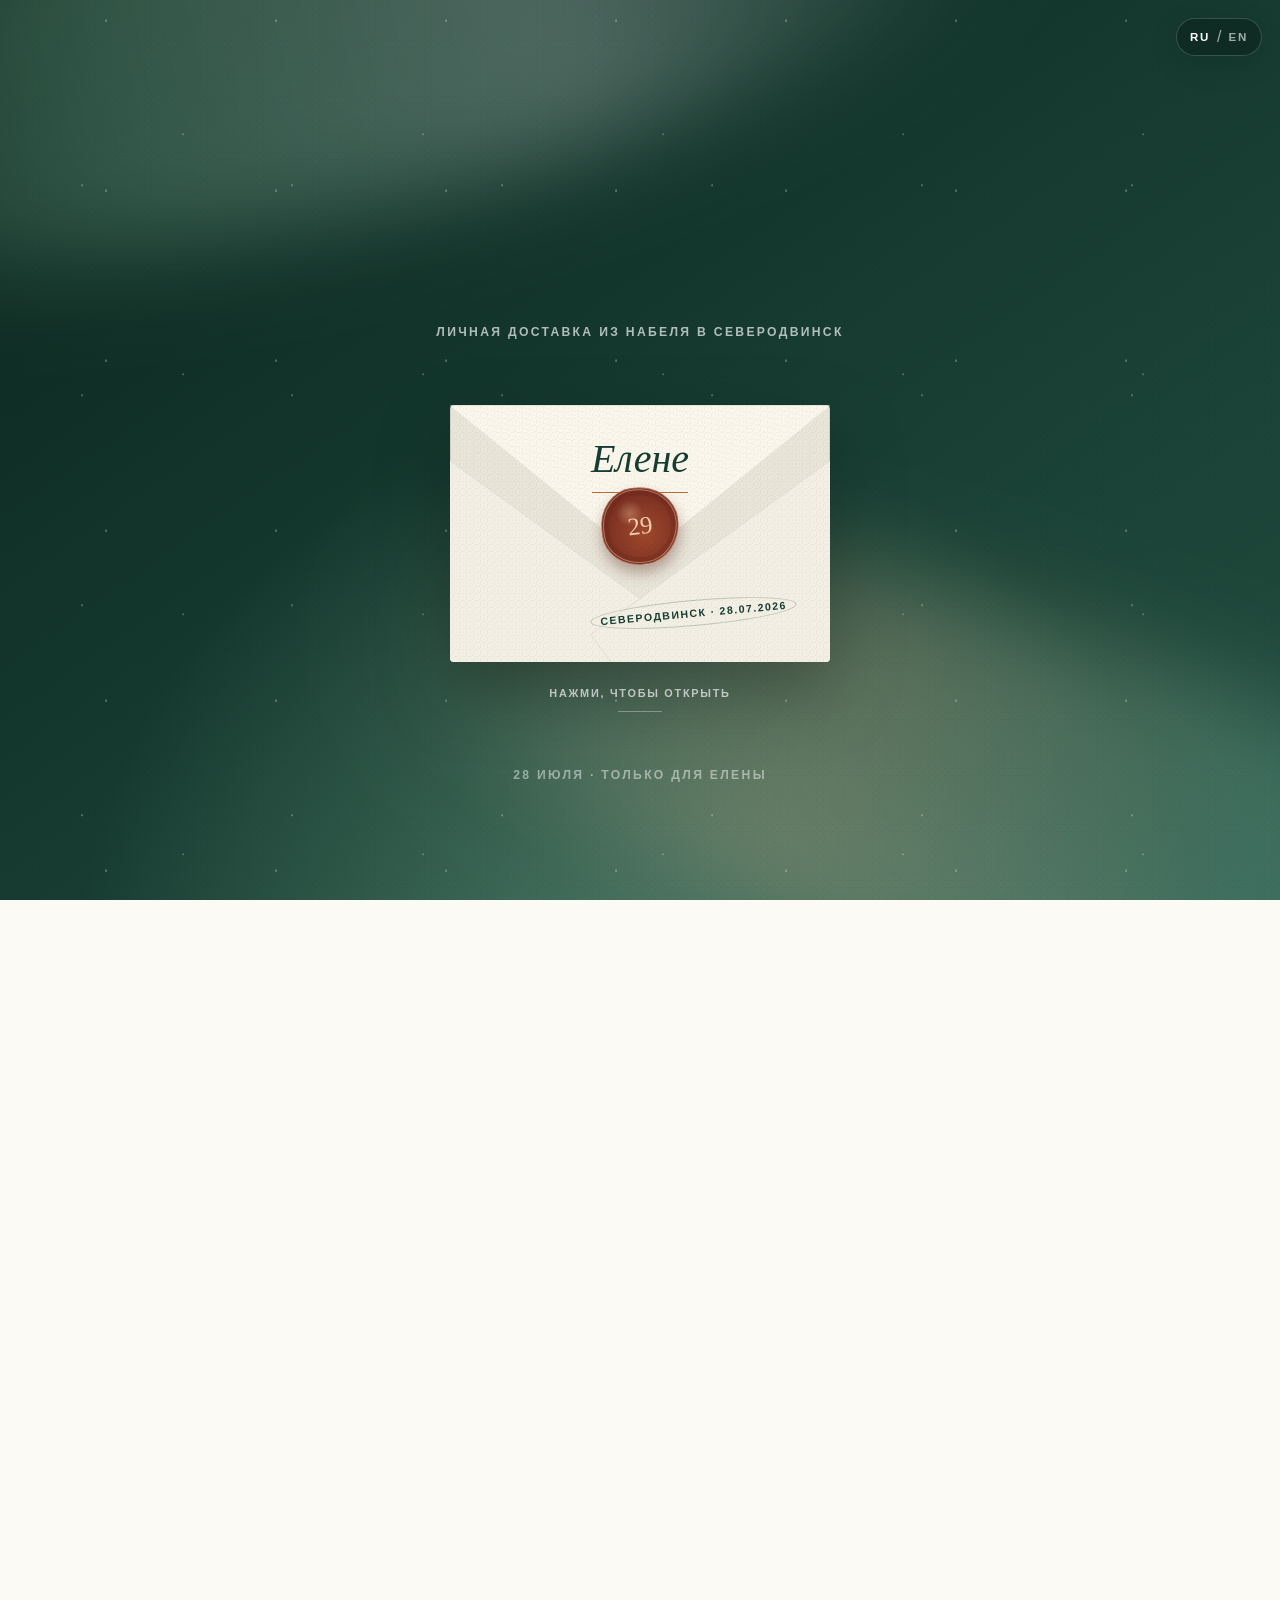
==== commit 93b475d8: "Deploy website to Elena2.0 branch" ====
--- a/index.html
+++ b/index.html
@@ -7,7 +7,11 @@
   <meta name="description" content="Особенное письмо для Елены в день её рождения.">
   <title>Елене — 29</title>
   <link rel="stylesheet" href="styles.css">
+  <link rel="stylesheet" href="game/fight-game.css">
   <script src="script.js" defer></script>
+  <script src="game/vendor/phaser.min.js" defer></script>
+  <script src="game/fighter-assets.js?v=3" defer></script>
+  <script src="game/fight-game.js?v=3" defer></script>
 </head>
 <body class="is-gated">
   <div class="ambient-grain" aria-hidden="true"></div>
@@ -51,7 +55,7 @@
     <div class="video-overlay__aurora" aria-hidden="true"></div>
     <h2 class="sr-only" id="videoTitle" data-i18n="videoTitle">Маленькое вступление</h2>
     <div class="video-frame">
-      <video id="introVideo" playsinline preload="metadata" src="Video.mp4"></video>
+      <video id="introVideo" playsinline preload="metadata" src="videointro.mp4"></video>
       <div class="video-frame__shine" aria-hidden="true"></div>
       <p class="video-error" id="videoError" data-i18n="videoError" hidden>Видео не запустилось, но письмо всё равно ждёт тебя.</p>
     </div>
@@ -92,7 +96,7 @@
 
       <figure class="hero__portrait reveal" data-reveal>
         <div class="hero__photo-mat">
-          <img src="Hero Section.png" alt="Елена задувает свечи 29 на праздничном торте" data-i18n-alt="heroAlt" fetchpriority="high">
+          <img src="Hero Section.webp" alt="Елена задувает свечи 29 на праздничном торте" data-i18n-alt="heroAlt" fetchpriority="high">
           <figcaption>
             <span data-i18n="portraitCaption">Сияние найдено. Источник — Елена.</span>
             <span aria-hidden="true">№ 29</span>
@@ -266,6 +270,28 @@
 
       <div class="paw-trail" id="pawTrail" aria-hidden="true"></div>
 
+      <section class="fight-section reveal" id="birthdayFight" data-reveal aria-labelledby="fightSectionTitle">
+        <header class="fight-section__header">
+          <div>
+            <p class="section-kicker" data-fight-copy="kicker">A secret birthday bonus round</p>
+            <h2 id="fightSectionTitle" data-fight-copy="title">Aurora Showdown</h2>
+          </div>
+          <p class="fight-section__intro" data-fight-copy="intro">Guide Elena through a playful best-of-three sparring match against Yanina. Read the distance, block at the right moment, and charge the Aurora move before the 29-second bell.</p>
+        </header>
+
+        <div class="fight-preview">
+          <span class="fight-preview__badge" data-fight-copy="badge">Mobile birthday fighter</span>
+          <div class="fight-preview__content">
+            <div class="fight-preview__copy">
+              <strong data-fight-copy="previewTitle">Elena vs. Yanina</strong>
+              <span data-fight-copy="previewMeta">Best of three · 29-second rounds · adaptive opponent</span>
+            </div>
+            <button class="fight-start" type="button" data-fight-start data-fight-copy="start">Start fight</button>
+          </div>
+        </div>
+        <p class="fight-mobile-note" data-fight-copy="rotateNote">The fight opens in landscape mode</p>
+      </section>
+
       <section class="club30-section reveal" data-reveal id="club30">
         <div class="club30-header">
           <p class="section-kicker section-kicker--green" data-i18n="club30Kicker">Увидимся в следующем году</p>
@@ -316,6 +342,57 @@
     </section>
   </main>
 
+  <div class="fight-overlay" id="fightOverlay" role="dialog" aria-modal="true" aria-label="Aurora Showdown fighting game" hidden>
+    <header class="fight-topbar">
+      <span class="fight-topbar__title" data-fight-copy="topTitle">Aurora Showdown · White Sea</span>
+      <div class="fight-topbar__actions">
+        <button type="button" data-fight-mute data-fight-aria="mute" aria-label="Mute sound">♫</button>
+        <button type="button" data-fight-close data-fight-aria="close" aria-label="Close game">×</button>
+      </div>
+    </header>
+
+    <div class="fight-stage">
+      <div id="fight-game-canvas" aria-label="Playable Elena versus Yanina birthday sparring game"></div>
+
+      <div class="fight-loading" id="fightLoading" data-fight-copy="loading">Preparing the arena</div>
+
+      <div class="fight-controls" aria-label="Touch controls">
+        <div class="fight-dpad" aria-label="Movement controls">
+          <button class="fight-control fight-control--up" type="button" data-control="up" aria-label="Jump">↑</button>
+          <button class="fight-control fight-control--left" type="button" data-control="left" aria-label="Move left">←</button>
+          <button class="fight-control fight-control--right" type="button" data-control="right" aria-label="Move right">→</button>
+          <button class="fight-control fight-control--down" type="button" data-control="down" aria-label="Crouch">↓</button>
+        </div>
+        <div class="fight-actions" aria-label="Attack controls">
+          <button class="fight-control fight-control--punch" type="button" data-control="punch" aria-label="Punch">✦</button>
+          <button class="fight-control fight-control--kick" type="button" data-control="kick" aria-label="Kick">◆</button>
+          <button class="fight-control fight-control--block" type="button" data-control="block" aria-label="Block">▣</button>
+          <button class="fight-control fight-control--special" type="button" data-control="special" aria-label="Aurora special move"><span data-fight-copy="special">Aurora</span></button>
+        </div>
+      </div>
+
+      <div class="fight-rotate" aria-live="polite">
+        <div>
+          <div class="fight-rotate__phone" aria-hidden="true"></div>
+          <strong data-fight-copy="rotateTitle">Turn your phone sideways</strong>
+          <p data-fight-copy="rotateText">The White Sea arena needs a little more horizon. The fight will continue automatically in landscape.</p>
+        </div>
+      </div>
+
+      <div class="fight-result" id="fightResult" hidden>
+        <div class="fight-result__card">
+          <span class="fight-result__eyebrow" data-fight-copy="resultEyebrow">Birthday sparring complete</span>
+          <h3 id="fightResultTitle">Elena shines!</h3>
+          <p id="fightResultText">You outread Yanina and lit the White Sea with a perfect birthday finish.</p>
+          <div class="fight-result__actions">
+            <button type="button" data-fight-replay data-fight-copy="replay">Fight again</button>
+            <button type="button" data-fight-result-close data-fight-copy="return">Back to the story</button>
+          </div>
+        </div>
+      </div>
+    </div>
+  </div>
+
   <div class="reader-dialog" id="storybookReader" role="dialog" aria-modal="true" aria-labelledby="readerDialogTitle" hidden>
     <button class="reader-dialog__backdrop" type="button" data-reader-close tabindex="-1" data-i18n-aria="readerCloseAria"></button>
     <div class="reader-dialog__panel" role="document">
--- a/game/fight-game.css
+++ b/game/fight-game.css
@@ -0,0 +1,557 @@
+/* Aurora Showdown — mobile-first birthday fighter */
+.fight-section {
+  position: relative;
+  margin: clamp(5rem, 10vw, 9rem) auto;
+  width: min(1180px, calc(100% - 2rem));
+  color: #f7f1df;
+}
+
+.fight-section::before {
+  content: "";
+  position: absolute;
+  inset: -4rem -5vw;
+  z-index: -1;
+  border-radius: 3rem;
+  background:
+    radial-gradient(circle at 18% 18%, rgba(84, 233, 187, 0.16), transparent 34%),
+    radial-gradient(circle at 88% 4%, rgba(130, 112, 255, 0.18), transparent 31%),
+    linear-gradient(145deg, #071a28, #102f38 55%, #071721);
+  box-shadow: 0 2rem 6rem rgba(4, 17, 24, 0.35);
+}
+
+.fight-section__header {
+  display: grid;
+  grid-template-columns: minmax(0, 1fr) minmax(18rem, 0.72fr);
+  gap: clamp(1.5rem, 5vw, 5rem);
+  align-items: end;
+  margin-bottom: clamp(1.5rem, 4vw, 3rem);
+}
+
+.fight-section__header h2 {
+  max-width: 14ch;
+  margin: 0.45rem 0 0;
+  color: #fff9ea;
+  font-family: Georgia, "Times New Roman", serif;
+  font-size: clamp(2.5rem, 6vw, 5.5rem);
+  font-weight: 400;
+  line-height: 0.94;
+  letter-spacing: -0.045em;
+}
+
+.fight-section__intro {
+  margin: 0;
+  color: rgba(241, 249, 244, 0.78);
+  font-size: clamp(1rem, 1.5vw, 1.18rem);
+  line-height: 1.7;
+}
+
+.fight-preview {
+  position: relative;
+  min-height: min(62vw, 690px);
+  overflow: hidden;
+  border: 1px solid rgba(218, 188, 111, 0.42);
+  border-radius: clamp(1.2rem, 3vw, 2rem);
+  background-image:
+    linear-gradient(180deg, transparent 45%, rgba(3, 12, 20, 0.12) 60%, rgba(3, 12, 20, 0.88)),
+    url("../assets/game/ui/fight-preview.webp");
+  background-position: center;
+  background-size: cover;
+  box-shadow: 0 1.5rem 5rem rgba(0, 0, 0, 0.34);
+  isolation: isolate;
+}
+
+.fight-preview::after {
+  content: "";
+  position: absolute;
+  inset: 0;
+  z-index: -1;
+  background: linear-gradient(110deg, rgba(49, 230, 174, 0.08), transparent 42%, rgba(153, 117, 255, 0.1));
+  mix-blend-mode: screen;
+  pointer-events: none;
+}
+
+.fight-preview__badge {
+  position: absolute;
+  top: clamp(1rem, 2.5vw, 2rem);
+  left: clamp(1rem, 2.5vw, 2rem);
+  display: inline-flex;
+  gap: 0.55rem;
+  align-items: center;
+  padding: 0.7rem 1rem;
+  border: 1px solid rgba(255, 241, 190, 0.36);
+  border-radius: 999px;
+  background: rgba(2, 15, 25, 0.64);
+  box-shadow: inset 0 0 1.8rem rgba(69, 231, 184, 0.08);
+  color: #fff5cf;
+  font-size: 0.73rem;
+  letter-spacing: 0.16em;
+  text-transform: uppercase;
+  backdrop-filter: blur(12px);
+}
+
+.fight-preview__badge::before {
+  content: "";
+  width: 0.55rem;
+  height: 0.55rem;
+  border-radius: 50%;
+  background: #6cf2c1;
+  box-shadow: 0 0 1rem #6cf2c1;
+}
+
+.fight-preview__content {
+  position: absolute;
+  right: clamp(1rem, 3vw, 2.5rem);
+  bottom: clamp(1rem, 3vw, 2.5rem);
+  left: clamp(1rem, 3vw, 2.5rem);
+  display: flex;
+  gap: 1.25rem;
+  align-items: end;
+  justify-content: space-between;
+}
+
+.fight-preview__copy {
+  max-width: 38rem;
+  text-shadow: 0 2px 18px #020b10;
+}
+
+.fight-preview__copy strong {
+  display: block;
+  color: #fff7dc;
+  font-family: Georgia, "Times New Roman", serif;
+  font-size: clamp(1.5rem, 3.5vw, 3.1rem);
+  font-weight: 400;
+  line-height: 1;
+}
+
+.fight-preview__copy span {
+  display: block;
+  margin-top: 0.55rem;
+  color: rgba(255, 255, 255, 0.75);
+  font-size: 0.9rem;
+}
+
+.fight-start {
+  flex: 0 0 auto;
+  min-width: clamp(11rem, 22vw, 15rem);
+  min-height: 4.2rem;
+  padding: 1rem 1.6rem;
+  border: 1px solid rgba(255, 244, 194, 0.72);
+  border-radius: 999px;
+  background: linear-gradient(135deg, #f8eab8, #cda75a);
+  box-shadow: 0 0.9rem 2.4rem rgba(0, 0, 0, 0.28), 0 0 2.2rem rgba(95, 240, 191, 0.2);
+  color: #12342e;
+  cursor: pointer;
+  font: 700 0.84rem/1 system-ui, sans-serif;
+  letter-spacing: 0.14em;
+  text-transform: uppercase;
+  transition: transform 180ms ease, box-shadow 180ms ease;
+}
+
+.fight-start:hover,
+.fight-start:focus-visible {
+  transform: translateY(-3px) scale(1.015);
+  box-shadow: 0 1.2rem 3rem rgba(0, 0, 0, 0.34), 0 0 3rem rgba(95, 240, 191, 0.35);
+}
+
+.fight-start:focus-visible,
+.fight-topbar button:focus-visible,
+.fight-control:focus-visible,
+.fight-result button:focus-visible {
+  outline: 3px solid #82ffd2;
+  outline-offset: 4px;
+}
+
+.fight-mobile-note {
+  display: flex;
+  gap: 0.7rem;
+  align-items: center;
+  justify-content: center;
+  margin: 1rem 0 0;
+  color: rgba(239, 249, 243, 0.67);
+  font-size: 0.8rem;
+  letter-spacing: 0.08em;
+  text-transform: uppercase;
+}
+
+.fight-mobile-note::before {
+  content: "↻";
+  color: #7ef2c5;
+  font-size: 1.1rem;
+}
+
+body.fight-open {
+  overflow: hidden;
+  overscroll-behavior: none;
+}
+
+.fight-overlay[hidden] {
+  display: none;
+}
+
+.fight-overlay {
+  position: fixed;
+  inset: 0;
+  z-index: 10000;
+  display: grid;
+  grid-template-rows: auto minmax(0, 1fr);
+  width: 100%;
+  height: 100%;
+  min-height: 100dvh;
+  overflow: hidden;
+  background: #020810;
+  color: #fff;
+  touch-action: none;
+  user-select: none;
+  -webkit-user-select: none;
+}
+
+.fight-topbar {
+  position: relative;
+  z-index: 20;
+  display: flex;
+  min-height: 3.2rem;
+  padding: max(0.45rem, env(safe-area-inset-top)) max(0.7rem, env(safe-area-inset-right)) 0.45rem max(0.7rem, env(safe-area-inset-left));
+  align-items: center;
+  justify-content: space-between;
+  border-bottom: 1px solid rgba(255, 255, 255, 0.1);
+  background: rgba(3, 12, 20, 0.92);
+}
+
+.fight-topbar__title {
+  display: flex;
+  gap: 0.7rem;
+  align-items: center;
+  color: #fff1bf;
+  font: 700 clamp(0.68rem, 1.7vw, 0.83rem)/1 system-ui, sans-serif;
+  letter-spacing: 0.13em;
+  text-transform: uppercase;
+}
+
+.fight-topbar__title::before {
+  content: "";
+  width: 0.48rem;
+  height: 0.48rem;
+  border-radius: 50%;
+  background: #73f1bf;
+  box-shadow: 0 0 1rem #73f1bf;
+}
+
+.fight-topbar__actions {
+  display: flex;
+  gap: 0.5rem;
+}
+
+.fight-topbar button {
+  display: grid;
+  width: 2.35rem;
+  height: 2.35rem;
+  padding: 0;
+  place-items: center;
+  border: 1px solid rgba(255, 255, 255, 0.2);
+  border-radius: 50%;
+  background: rgba(255, 255, 255, 0.07);
+  color: #fff;
+  cursor: pointer;
+  font-size: 1rem;
+}
+
+.fight-stage {
+  position: relative;
+  min-width: 0;
+  min-height: 0;
+  overflow: hidden;
+  background: #03101a;
+}
+
+#fight-game-canvas {
+  width: 100%;
+  height: 100%;
+}
+
+#fight-game-canvas canvas {
+  display: block;
+}
+
+.fight-controls {
+  position: absolute;
+  inset: 0;
+  z-index: 12;
+  pointer-events: none;
+}
+
+.fight-dpad,
+.fight-actions {
+  position: absolute;
+  bottom: max(0.8rem, env(safe-area-inset-bottom));
+  pointer-events: auto;
+}
+
+.fight-dpad {
+  left: max(1rem, env(safe-area-inset-left));
+  width: clamp(8.7rem, 23vw, 12rem);
+  aspect-ratio: 1;
+}
+
+.fight-actions {
+  right: max(1rem, env(safe-area-inset-right));
+  width: clamp(11rem, 27vw, 15rem);
+  aspect-ratio: 1.25;
+}
+
+.fight-control {
+  position: absolute;
+  display: grid;
+  place-items: center;
+  border: 1px solid rgba(235, 255, 250, 0.32);
+  border-radius: 50%;
+  background: rgba(4, 22, 31, 0.56);
+  box-shadow: inset 0 0 1.4rem rgba(100, 236, 194, 0.08), 0 0.4rem 1rem rgba(0, 0, 0, 0.22);
+  color: rgba(255, 255, 255, 0.9);
+  cursor: pointer;
+  font: 700 clamp(0.9rem, 2.3vw, 1.25rem)/1 system-ui, sans-serif;
+  -webkit-tap-highlight-color: transparent;
+  backdrop-filter: blur(7px);
+}
+
+.fight-control.is-pressed {
+  transform: scale(0.92);
+  border-color: rgba(126, 255, 210, 0.9);
+  background: rgba(55, 184, 145, 0.52);
+  box-shadow: inset 0 0 1.5rem rgba(170, 255, 229, 0.24), 0 0 1.2rem rgba(82, 237, 188, 0.3);
+}
+
+.fight-dpad .fight-control {
+  width: 34%;
+  height: 34%;
+}
+
+.fight-control--up { top: 0; left: 33%; }
+.fight-control--left { top: 33%; left: 0; }
+.fight-control--right { top: 33%; right: 0; }
+.fight-control--down { bottom: 0; left: 33%; }
+
+.fight-actions .fight-control {
+  width: 35%;
+  aspect-ratio: 1;
+}
+
+.fight-control--punch { top: 0; right: 3%; }
+.fight-control--kick { top: 30%; left: 0; }
+.fight-control--block { bottom: 0; left: 32%; }
+.fight-control--special {
+  right: 0;
+  bottom: 1%;
+  border-color: rgba(230, 209, 255, 0.72);
+  background: radial-gradient(circle at 40% 35%, rgba(124, 255, 217, 0.78), rgba(78, 91, 213, 0.76) 52%, rgba(34, 12, 68, 0.78));
+  box-shadow: inset 0 0 1.7rem rgba(255, 255, 255, 0.18), 0 0 1.5rem rgba(115, 107, 255, 0.48);
+  color: #fff;
+  font-size: clamp(0.58rem, 1.5vw, 0.78rem);
+  letter-spacing: 0.05em;
+}
+
+.fight-control--special:not(.is-ready) {
+  opacity: 0.42;
+  filter: grayscale(0.5);
+}
+
+.fight-rotate {
+  position: absolute;
+  inset: 0;
+  z-index: 40;
+  display: none;
+  padding: 2rem;
+  place-items: center;
+  background:
+    radial-gradient(circle at 50% 35%, rgba(73, 231, 180, 0.18), transparent 36%),
+    #04131d;
+  text-align: center;
+}
+
+.fight-rotate__phone {
+  position: relative;
+  width: 4.5rem;
+  height: 7.5rem;
+  margin: 0 auto 1.8rem;
+  border: 0.28rem solid #f6e9bc;
+  border-radius: 0.8rem;
+  animation: fight-phone-rotate 2.4s ease-in-out infinite;
+}
+
+.fight-rotate__phone::after {
+  content: "";
+  position: absolute;
+  bottom: 0.35rem;
+  left: 50%;
+  width: 0.45rem;
+  height: 0.45rem;
+  transform: translateX(-50%);
+  border-radius: 50%;
+  background: #f6e9bc;
+}
+
+.fight-rotate strong {
+  display: block;
+  color: #fff5cf;
+  font-family: Georgia, "Times New Roman", serif;
+  font-size: clamp(1.7rem, 7vw, 2.8rem);
+  font-weight: 400;
+}
+
+.fight-rotate p {
+  max-width: 28rem;
+  margin: 0.8rem auto 0;
+  color: rgba(255, 255, 255, 0.68);
+  line-height: 1.6;
+}
+
+.fight-result[hidden] {
+  display: none;
+}
+
+.fight-result {
+  position: absolute;
+  inset: 0;
+  z-index: 30;
+  display: grid;
+  padding: 2rem;
+  place-items: center;
+  background: rgba(2, 9, 15, 0.76);
+  backdrop-filter: blur(9px);
+}
+
+.fight-result__card {
+  width: min(29rem, 92vw);
+  padding: clamp(1.4rem, 4vw, 2.5rem);
+  border: 1px solid rgba(244, 221, 150, 0.44);
+  border-radius: 1.5rem;
+  background:
+    radial-gradient(circle at 50% 0%, rgba(101, 239, 194, 0.15), transparent 42%),
+    linear-gradient(150deg, rgba(13, 40, 48, 0.98), rgba(5, 18, 29, 0.98));
+  box-shadow: 0 2rem 7rem rgba(0, 0, 0, 0.5);
+  text-align: center;
+}
+
+.fight-result__eyebrow {
+  color: #7af1c2;
+  font-size: 0.72rem;
+  letter-spacing: 0.18em;
+  text-transform: uppercase;
+}
+
+.fight-result h3 {
+  margin: 0.55rem 0 0.7rem;
+  color: #fff4cd;
+  font-family: Georgia, "Times New Roman", serif;
+  font-size: clamp(2rem, 7vw, 3.7rem);
+  font-weight: 400;
+  line-height: 0.98;
+}
+
+.fight-result p {
+  margin: 0;
+  color: rgba(255, 255, 255, 0.7);
+  line-height: 1.55;
+}
+
+.fight-result__actions {
+  display: flex;
+  gap: 0.7rem;
+  justify-content: center;
+  margin-top: 1.5rem;
+}
+
+.fight-result button {
+  min-height: 3rem;
+  padding: 0.7rem 1.25rem;
+  border: 1px solid rgba(255, 255, 255, 0.25);
+  border-radius: 999px;
+  background: rgba(255, 255, 255, 0.08);
+  color: #fff;
+  cursor: pointer;
+  font-weight: 700;
+}
+
+.fight-result button:first-child {
+  border-color: #ead18b;
+  background: linear-gradient(135deg, #f7e9b8, #cba45b);
+  color: #12342e;
+}
+
+.fight-loading {
+  position: absolute;
+  inset: 0;
+  z-index: 25;
+  display: grid;
+  place-items: center;
+  background: #04131d;
+  color: #fff2c1;
+  font: 700 0.78rem/1 system-ui, sans-serif;
+  letter-spacing: 0.15em;
+  text-transform: uppercase;
+}
+
+.fight-loading[hidden] { display: none; }
+
+.fight-loading::before {
+  content: "";
+  position: absolute;
+  width: 7rem;
+  height: 7rem;
+  border: 2px solid rgba(114, 242, 193, 0.16);
+  border-top-color: #72f2c1;
+  border-radius: 50%;
+  animation: fight-spin 1.2s linear infinite;
+}
+
+@keyframes fight-spin { to { transform: rotate(360deg); } }
+
+@keyframes fight-phone-rotate {
+  0%, 22% { transform: rotate(0deg); }
+  48%, 72% { transform: rotate(90deg); }
+  100% { transform: rotate(0deg); }
+}
+
+@media (orientation: portrait) and (max-width: 900px) {
+  .fight-overlay:not([hidden]) .fight-rotate { display: grid; }
+}
+
+@media (max-width: 720px) {
+  .fight-section__header {
+    grid-template-columns: 1fr;
+    align-items: start;
+  }
+
+  .fight-preview {
+    min-height: 72vw;
+    background-position: center;
+  }
+
+  .fight-preview__content {
+    display: grid;
+  }
+
+  .fight-preview__copy span { display: none; }
+
+  .fight-start {
+    width: 100%;
+    min-height: 3.7rem;
+  }
+}
+
+@media (orientation: landscape) and (max-height: 560px) {
+  .fight-topbar { min-height: 2.5rem; padding-top: 0.25rem; padding-bottom: 0.25rem; }
+  .fight-topbar button { width: 2rem; height: 2rem; }
+  .fight-dpad, .fight-actions { bottom: max(0.35rem, env(safe-area-inset-bottom)); }
+  .fight-dpad { width: min(23vw, 8.6rem); }
+  .fight-actions { width: min(28vw, 11rem); }
+}
+
+@media (prefers-reduced-motion: reduce) {
+  .fight-start,
+  .fight-control,
+  .fight-rotate__phone,
+  .fight-loading::before {
+    animation: none !important;
+    transition: none !important;
+  }
+}
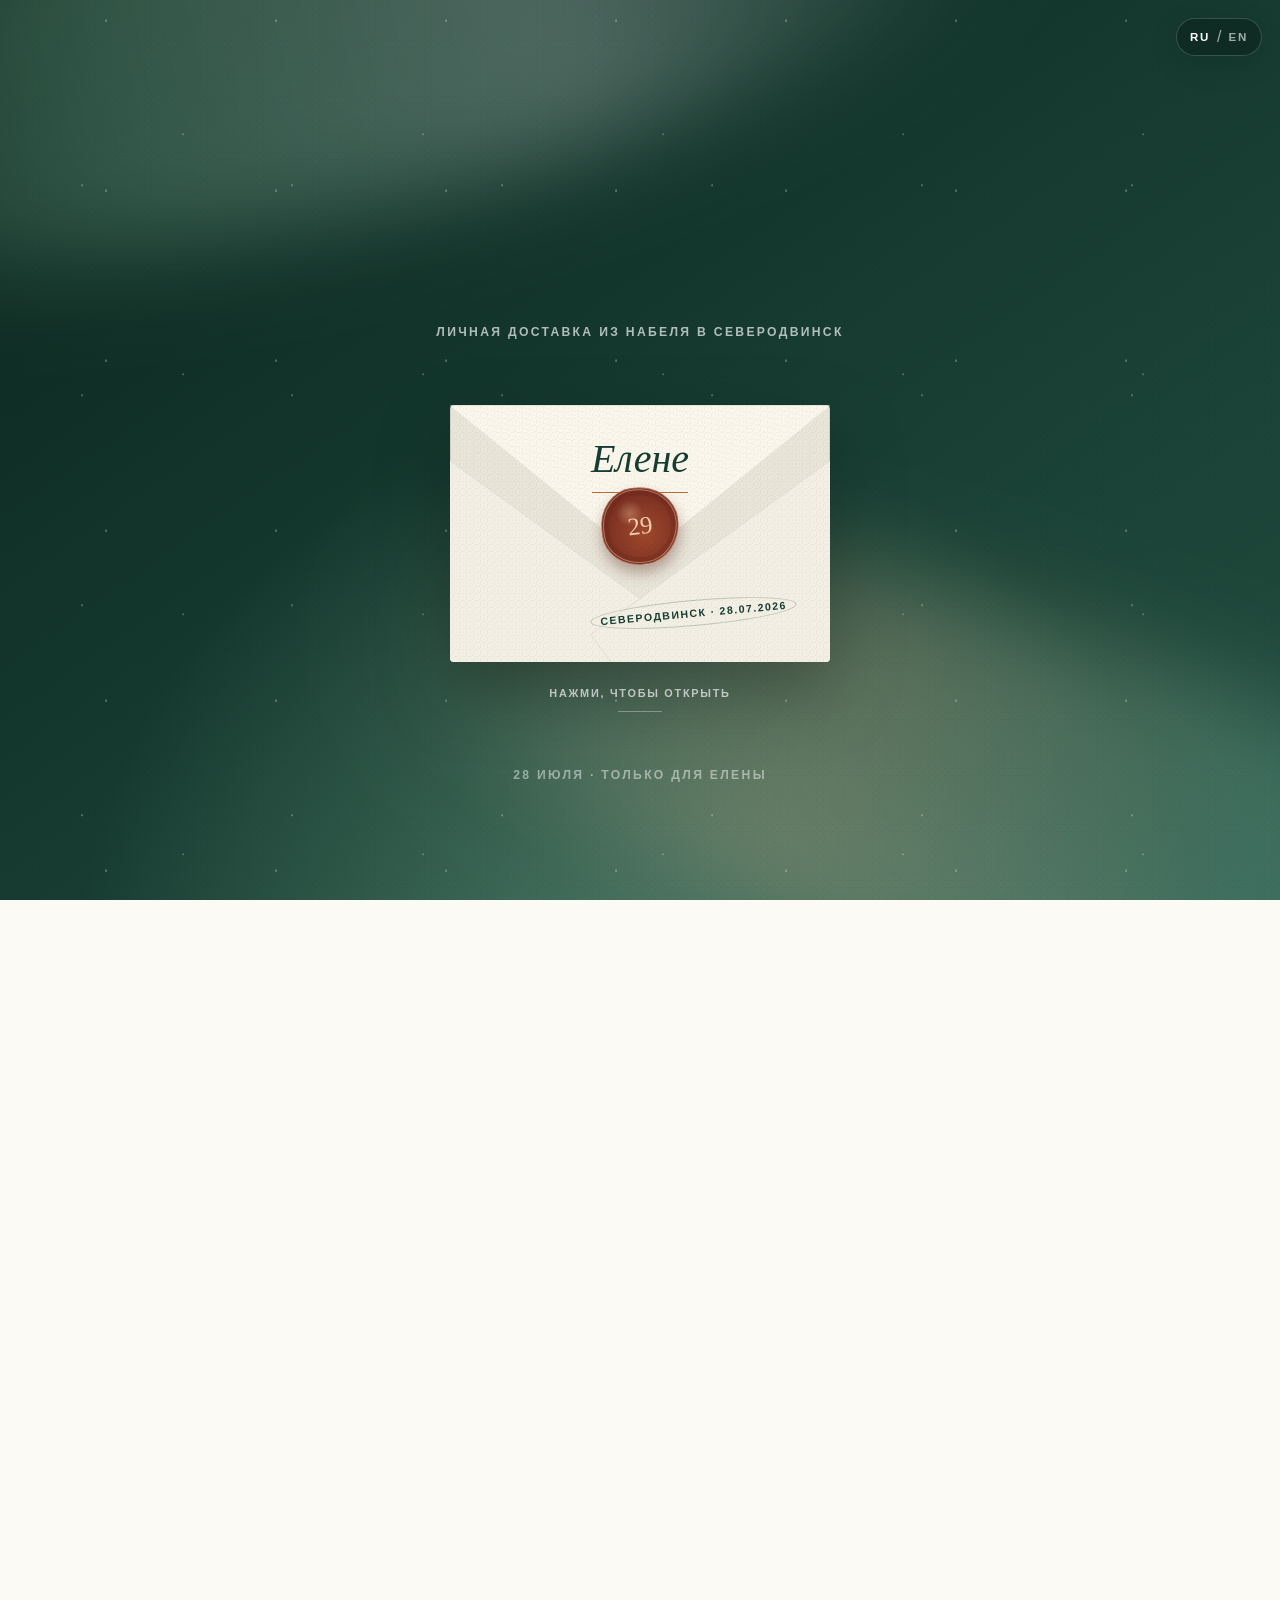
==== commit 339567eb: "footer + analytics" ====
--- a/index.html
+++ b/index.html
@@ -12,6 +12,13 @@
   <script src="game/vendor/phaser.min.js" defer></script>
   <script src="game/fighter-assets.js?v=3" defer></script>
   <script src="game/fight-game.js?v=3" defer></script>
+  <script type="text/javascript">
+      (function(c,l,a,r,i,t,y){
+          c[a]=c[a]||function(){(c[a].q=c[a].q||[]).push(arguments)};
+          t=l.createElement(r);t.async=1;t.src="https://www.clarity.ms/tag/"+i;
+          y=l.getElementsByTagName(r)[0];y.parentNode.insertBefore(t,y);
+      })(window, document, "clarity", "script", "xt14hglmp0");
+  </script>
 </head>
 <body class="is-gated">
   <div class="ambient-grain" aria-hidden="true"></div>
@@ -338,6 +345,7 @@
 
       <footer class="storybook-footer">
         <p data-i18n="footer">Сделано с теплом для Елены · 28.07.2026</p>
+        <p>This website is created by Yassine 🇹🇳</p>
       </footer>
     </section>
   </main>
